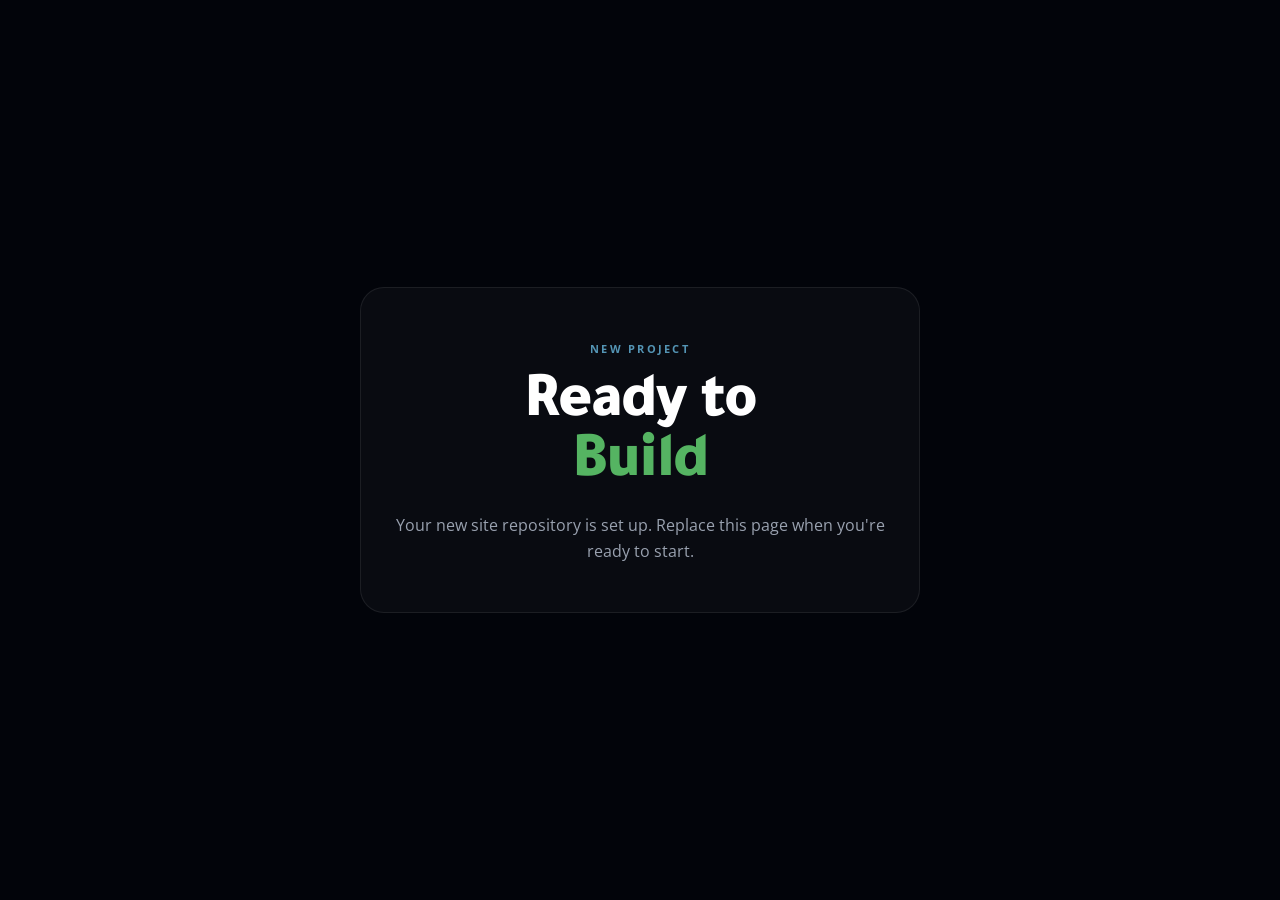
==== index.html @ 521fef01 "Initial commit: static site starter" ====
<!DOCTYPE html>
<html lang="en">
<head>
  <meta charset="UTF-8" />
  <meta name="viewport" content="width=device-width, initial-scale=1.0" />
  <title>New Site</title>
  <meta name="description" content="A new site — ready to build." />
  <meta name="theme-color" content="#55b462" />
  <link rel="icon" type="image/png" href="images/logo.png" />
  <link rel="preconnect" href="https://fonts.googleapis.com" />
  <link rel="preconnect" href="https://fonts.gstatic.com" crossorigin />
  <link href="https://fonts.googleapis.com/css2?family=Tajawal:wght@400;700;800;900&family=Open+Sans:wght@400;600;700&display=swap" rel="stylesheet" />
  <style>
    :root {
      --accent: #55b462;
      --blue: #5495b5;
      --bg: #02040a;
      --text: #ffffff;
      --muted: #99a1af;
    }

    *, *::before, *::after { margin: 0; padding: 0; box-sizing: border-box; }

    body {
      font-family: 'Open Sans', sans-serif;
      background: var(--bg);
      color: var(--text);
      min-height: 100vh;
      display: grid;
      place-items: center;
      padding: 32px;
      -webkit-font-smoothing: antialiased;
    }

    .card {
      max-width: 560px;
      width: 100%;
      text-align: center;
      border: 1px solid rgba(255, 255, 255, 0.08);
      border-radius: 24px;
      padding: 48px 32px;
      background: rgba(255, 255, 255, 0.03);
    }

    .badge {
      display: inline-block;
      color: var(--blue);
      font-size: 0.7rem;
      font-weight: 700;
      letter-spacing: 0.2em;
      text-transform: uppercase;
      margin-bottom: 20px;
    }

    h1 {
      font-family: 'Tajawal', sans-serif;
      font-size: clamp(2.5rem, 8vw, 4rem);
      font-weight: 900;
      line-height: 0.95;
      letter-spacing: -0.03em;
      margin-bottom: 16px;
    }

    h1 span { color: var(--accent); }

    p {
      color: var(--muted);
      line-height: 1.6;
      font-size: 1rem;
    }
  </style>
</head>
<body>
  <main class="card">
    <span class="badge">New Project</span>
    <h1>Ready to<br /><span>Build</span></h1>
    <p>Your new site repository is set up. Replace this page when you're ready to start.</p>
  </main>
</body>
</html>
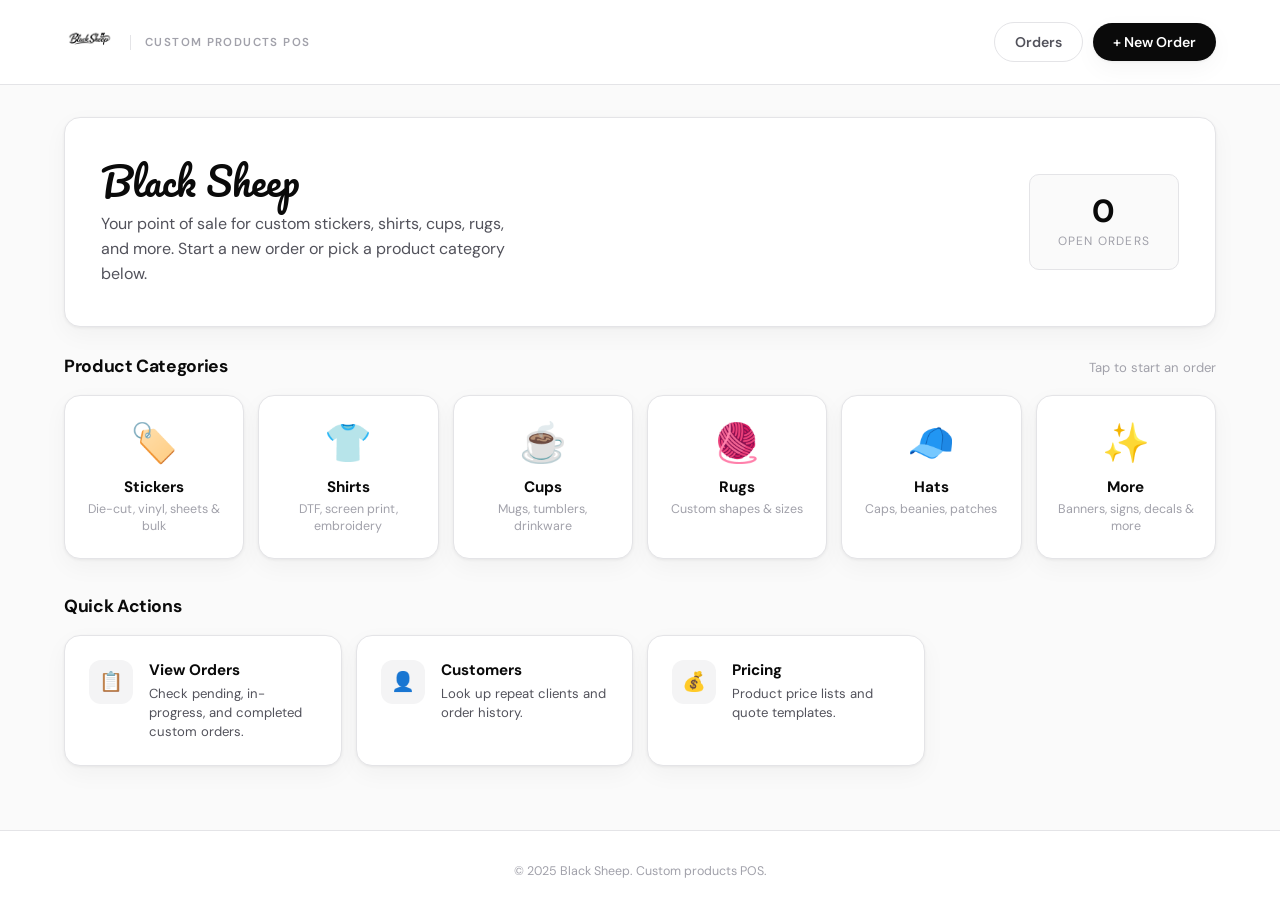
==== commit 4e967f83: "Launch Black Sheep custom products POS with brand logo Add Black Sheep logo, POS dashboard with prod" ====
--- a/index.html
+++ b/index.html
@@ -3,78 +3,430 @@
 <head>
   <meta charset="UTF-8" />
   <meta name="viewport" content="width=device-width, initial-scale=1.0" />
-  <title>New Site</title>
-  <meta name="description" content="A new site — ready to build." />
-  <meta name="theme-color" content="#55b462" />
-  <link rel="icon" type="image/png" href="images/logo.png" />
+  <title>Black Sheep — Custom Products POS</title>
+  <meta name="description" content="Black Sheep point of sale — custom stickers, shirts, cups, rugs, and more. Create and manage orders in one place." />
+  <meta name="author" content="Black Sheep" />
+  <meta name="theme-color" content="#0a0a0a" />
+  <meta name="robots" content="noindex, nofollow" />
+  <link rel="icon" type="image/jpeg" href="images/logo.jpg" />
+  <link rel="apple-touch-icon" href="images/logo.jpg" />
+  <link rel="manifest" href="site.webmanifest" />
+  <meta property="og:type" content="website" />
+  <meta property="og:site_name" content="Black Sheep" />
+  <meta property="og:title" content="Black Sheep — Custom Products POS" />
+  <meta property="og:description" content="Custom stickers, shirts, cups, rugs, and more." />
+  <meta property="og:image" content="images/logo.jpg" />
+  <meta property="og:image:alt" content="Black Sheep logo" />
   <link rel="preconnect" href="https://fonts.googleapis.com" />
   <link rel="preconnect" href="https://fonts.gstatic.com" crossorigin />
-  <link href="https://fonts.googleapis.com/css2?family=Tajawal:wght@400;700;800;900&family=Open+Sans:wght@400;600;700&display=swap" rel="stylesheet" />
+  <link href="https://fonts.googleapis.com/css2?family=DM+Sans:ital,opsz,wght@0,9..40,400;0,9..40,500;0,9..40,600;0,9..40,700;1,9..40,400&family=Pacifico&display=swap" rel="stylesheet" />
   <style>
     :root {
-      --accent: #55b462;
-      --blue: #5495b5;
-      --bg: #02040a;
-      --text: #ffffff;
-      --muted: #99a1af;
+      --black: #0a0a0a;
+      --white: #ffffff;
+      --gray-50: #fafafa;
+      --gray-100: #f4f4f5;
+      --gray-200: #e4e4e7;
+      --gray-400: #a1a1aa;
+      --gray-600: #52525b;
+      --shadow: 0 1px 3px rgba(0,0,0,0.06), 0 8px 24px rgba(0,0,0,0.04);
+      --shadow-lg: 0 4px 20px rgba(0,0,0,0.08);
+      --radius: 16px;
+      --radius-sm: 10px;
     }
 
     *, *::before, *::after { margin: 0; padding: 0; box-sizing: border-box; }
+    ::selection { background: var(--black); color: var(--white); }
+
+    html { scroll-behavior: smooth; }
 
     body {
-      font-family: 'Open Sans', sans-serif;
-      background: var(--bg);
-      color: var(--text);
+      font-family: 'DM Sans', sans-serif;
+      background: var(--gray-50);
+      color: var(--black);
       min-height: 100vh;
+      -webkit-font-smoothing: antialiased;
+    }
+
+    /* ── HEADER ── */
+    header {
+      background: var(--white);
+      border-bottom: 1px solid var(--gray-200);
+      position: sticky;
+      top: 0;
+      z-index: 100;
+    }
+
+    .header-inner {
+      max-width: 1200px;
+      margin: 0 auto;
+      padding: 16px 24px;
+      display: flex;
+      align-items: center;
+      justify-content: space-between;
+      gap: 20px;
+    }
+
+    .brand {
+      display: flex;
+      align-items: center;
+      gap: 14px;
+      text-decoration: none;
+      color: inherit;
+    }
+
+    .brand-logo {
+      height: 52px;
+      width: auto;
+      display: block;
+    }
+
+    .brand-tag {
+      font-size: 0.72rem;
+      font-weight: 600;
+      letter-spacing: 0.12em;
+      text-transform: uppercase;
+      color: var(--gray-400);
+      padding-left: 14px;
+      border-left: 1px solid var(--gray-200);
+    }
+
+    .header-actions {
+      display: flex;
+      align-items: center;
+      gap: 10px;
+    }
+
+    .btn {
+      display: inline-flex;
+      align-items: center;
+      gap: 8px;
+      padding: 10px 20px;
+      border-radius: 100px;
+      font-family: inherit;
+      font-size: 0.88rem;
+      font-weight: 600;
+      text-decoration: none;
+      border: none;
+      cursor: pointer;
+      transition: transform 0.15s ease, box-shadow 0.2s ease, background 0.2s ease;
+    }
+
+    .btn:active { transform: scale(0.97); }
+
+    .btn-ghost {
+      background: transparent;
+      color: var(--gray-600);
+      border: 1px solid var(--gray-200);
+    }
+
+    .btn-ghost:hover { background: var(--gray-100); color: var(--black); }
+
+    .btn-primary {
+      background: var(--black);
+      color: var(--white);
+      box-shadow: var(--shadow);
+    }
+
+    .btn-primary:hover { box-shadow: var(--shadow-lg); }
+
+    /* ── MAIN ── */
+    main {
+      max-width: 1200px;
+      margin: 0 auto;
+      padding: 32px 24px 64px;
+    }
+
+    .hero {
+      background: var(--white);
+      border: 1px solid var(--gray-200);
+      border-radius: var(--radius);
+      padding: 40px 36px;
+      margin-bottom: 28px;
+      box-shadow: var(--shadow);
+      display: flex;
+      align-items: center;
+      justify-content: space-between;
+      gap: 32px;
+      flex-wrap: wrap;
+    }
+
+    .hero-text h1 {
+      font-family: 'Pacifico', cursive;
+      font-size: clamp(1.8rem, 4vw, 2.4rem);
+      font-weight: 400;
+      margin-bottom: 8px;
+      line-height: 1.2;
+    }
+
+    .hero-text p {
+      color: var(--gray-600);
+      font-size: 1rem;
+      max-width: 420px;
+      line-height: 1.55;
+    }
+
+    .hero-stat {
+      text-align: center;
+      padding: 20px 28px;
+      background: var(--gray-50);
+      border-radius: var(--radius-sm);
+      border: 1px solid var(--gray-200);
+      min-width: 140px;
+    }
+
+    .hero-stat-num {
+      font-size: 2rem;
+      font-weight: 700;
+      line-height: 1;
+      display: block;
+    }
+
+    .hero-stat-label {
+      font-size: 0.75rem;
+      color: var(--gray-400);
+      text-transform: uppercase;
+      letter-spacing: 0.1em;
+      margin-top: 6px;
+      display: block;
+    }
+
+    .section-head {
+      display: flex;
+      align-items: baseline;
+      justify-content: space-between;
+      margin-bottom: 18px;
+      gap: 16px;
+    }
+
+    .section-head h2 {
+      font-size: 1.1rem;
+      font-weight: 700;
+      letter-spacing: -0.02em;
+    }
+
+    .section-head span {
+      font-size: 0.82rem;
+      color: var(--gray-400);
+    }
+
+    /* ── PRODUCT GRID ── */
+    .product-grid {
+      display: grid;
+      grid-template-columns: repeat(auto-fill, minmax(180px, 1fr));
+      gap: 14px;
+      margin-bottom: 36px;
+    }
+
+    .product-card {
+      background: var(--white);
+      border: 1px solid var(--gray-200);
+      border-radius: var(--radius);
+      padding: 28px 20px 22px;
+      text-align: center;
+      text-decoration: none;
+      color: inherit;
+      cursor: pointer;
+      transition: border-color 0.2s, box-shadow 0.2s, transform 0.15s;
+      box-shadow: var(--shadow);
+    }
+
+    .product-card:hover {
+      border-color: var(--black);
+      box-shadow: var(--shadow-lg);
+      transform: translateY(-2px);
+    }
+
+    .product-icon {
+      font-size: 2.4rem;
+      margin-bottom: 14px;
+      display: block;
+      line-height: 1;
+    }
+
+    .product-name {
+      font-size: 0.95rem;
+      font-weight: 700;
+      margin-bottom: 4px;
+    }
+
+    .product-desc {
+      font-size: 0.78rem;
+      color: var(--gray-400);
+      line-height: 1.4;
+    }
+
+    /* ── QUICK ACTIONS ── */
+    .actions-grid {
+      display: grid;
+      grid-template-columns: repeat(auto-fill, minmax(260px, 1fr));
+      gap: 14px;
+    }
+
+    .action-card {
+      background: var(--white);
+      border: 1px solid var(--gray-200);
+      border-radius: var(--radius);
+      padding: 24px;
+      display: flex;
+      align-items: flex-start;
+      gap: 16px;
+      text-decoration: none;
+      color: inherit;
+      transition: border-color 0.2s, box-shadow 0.2s;
+      box-shadow: var(--shadow);
+    }
+
+    .action-card:hover {
+      border-color: var(--black);
+      box-shadow: var(--shadow-lg);
+    }
+
+    .action-icon {
+      width: 44px;
+      height: 44px;
+      border-radius: 12px;
+      background: var(--gray-100);
       display: grid;
       place-items: center;
-      padding: 32px;
-      -webkit-font-smoothing: antialiased;
-    }
-
-    .card {
-      max-width: 560px;
-      width: 100%;
+      font-size: 1.2rem;
+      flex-shrink: 0;
+    }
+
+    .action-body h3 {
+      font-size: 0.95rem;
+      font-weight: 700;
+      margin-bottom: 4px;
+    }
+
+    .action-body p {
+      font-size: 0.82rem;
+      color: var(--gray-600);
+      line-height: 1.45;
+    }
+
+    footer {
       text-align: center;
-      border: 1px solid rgba(255, 255, 255, 0.08);
-      border-radius: 24px;
-      padding: 48px 32px;
-      background: rgba(255, 255, 255, 0.03);
-    }
-
-    .badge {
-      display: inline-block;
-      color: var(--blue);
-      font-size: 0.7rem;
-      font-weight: 700;
-      letter-spacing: 0.2em;
-      text-transform: uppercase;
-      margin-bottom: 20px;
-    }
-
-    h1 {
-      font-family: 'Tajawal', sans-serif;
-      font-size: clamp(2.5rem, 8vw, 4rem);
-      font-weight: 900;
-      line-height: 0.95;
-      letter-spacing: -0.03em;
-      margin-bottom: 16px;
-    }
-
-    h1 span { color: var(--accent); }
-
-    p {
-      color: var(--muted);
-      line-height: 1.6;
-      font-size: 1rem;
+      padding: 32px 24px;
+      color: var(--gray-400);
+      font-size: 0.78rem;
+      border-top: 1px solid var(--gray-200);
+      background: var(--white);
+    }
+
+    @media (max-width: 640px) {
+      .brand-tag { display: none; }
+      .hero { padding: 28px 24px; }
+      .hero-stat { width: 100%; }
     }
   </style>
 </head>
 <body>
-  <main class="card">
-    <span class="badge">New Project</span>
-    <h1>Ready to<br /><span>Build</span></h1>
-    <p>Your new site repository is set up. Replace this page when you're ready to start.</p>
+
+  <header>
+    <div class="header-inner">
+      <a href="index.html" class="brand">
+        <img src="images/logo.jpg" alt="Black Sheep" class="brand-logo" />
+        <span class="brand-tag">Custom Products POS</span>
+      </a>
+      <div class="header-actions">
+        <button class="btn btn-ghost" type="button">Orders</button>
+        <button class="btn btn-primary" type="button">+ New Order</button>
+      </div>
+    </div>
+  </header>
+
+  <main>
+    <section class="hero">
+      <div class="hero-text">
+        <h1>Black Sheep</h1>
+        <p>Your point of sale for custom stickers, shirts, cups, rugs, and more. Start a new order or pick a product category below.</p>
+      </div>
+      <div class="hero-stat">
+        <span class="hero-stat-num">0</span>
+        <span class="hero-stat-label">Open Orders</span>
+      </div>
+    </section>
+
+    <div class="section-head">
+      <h2>Product Categories</h2>
+      <span>Tap to start an order</span>
+    </div>
+
+    <div class="product-grid">
+      <a class="product-card" href="#" data-category="stickers">
+        <span class="product-icon">🏷️</span>
+        <div class="product-name">Stickers</div>
+        <div class="product-desc">Die-cut, vinyl, sheets &amp; bulk</div>
+      </a>
+      <a class="product-card" href="#" data-category="shirts">
+        <span class="product-icon">👕</span>
+        <div class="product-name">Shirts</div>
+        <div class="product-desc">DTF, screen print, embroidery</div>
+      </a>
+      <a class="product-card" href="#" data-category="cups">
+        <span class="product-icon">☕</span>
+        <div class="product-name">Cups</div>
+        <div class="product-desc">Mugs, tumblers, drinkware</div>
+      </a>
+      <a class="product-card" href="#" data-category="rugs">
+        <span class="product-icon">🧶</span>
+        <div class="product-name">Rugs</div>
+        <div class="product-desc">Custom shapes &amp; sizes</div>
+      </a>
+      <a class="product-card" href="#" data-category="hats">
+        <span class="product-icon">🧢</span>
+        <div class="product-name">Hats</div>
+        <div class="product-desc">Caps, beanies, patches</div>
+      </a>
+      <a class="product-card" href="#" data-category="more">
+        <span class="product-icon">✨</span>
+        <div class="product-name">More</div>
+        <div class="product-desc">Banners, signs, decals &amp; more</div>
+      </a>
+    </div>
+
+    <div class="section-head">
+      <h2>Quick Actions</h2>
+    </div>
+
+    <div class="actions-grid">
+      <a class="action-card" href="#">
+        <div class="action-icon">📋</div>
+        <div class="action-body">
+          <h3>View Orders</h3>
+          <p>Check pending, in-progress, and completed custom orders.</p>
+        </div>
+      </a>
+      <a class="action-card" href="#">
+        <div class="action-icon">👤</div>
+        <div class="action-body">
+          <h3>Customers</h3>
+          <p>Look up repeat clients and order history.</p>
+        </div>
+      </a>
+      <a class="action-card" href="#">
+        <div class="action-icon">💰</div>
+        <div class="action-body">
+          <h3>Pricing</h3>
+          <p>Product price lists and quote templates.</p>
+        </div>
+      </a>
+    </div>
   </main>
+
+  <footer>
+    &copy; 2025 Black Sheep. Custom products POS.
+  </footer>
+
+  <script>
+    document.querySelectorAll('.product-card, .btn-primary').forEach(el => {
+      el.addEventListener('click', (e) => {
+        if (el.tagName === 'A') e.preventDefault();
+        const cat = el.dataset?.category || 'custom';
+        alert(`New ${cat} order — order flow coming soon.`);
+      });
+    });
+  </script>
 </body>
 </html>
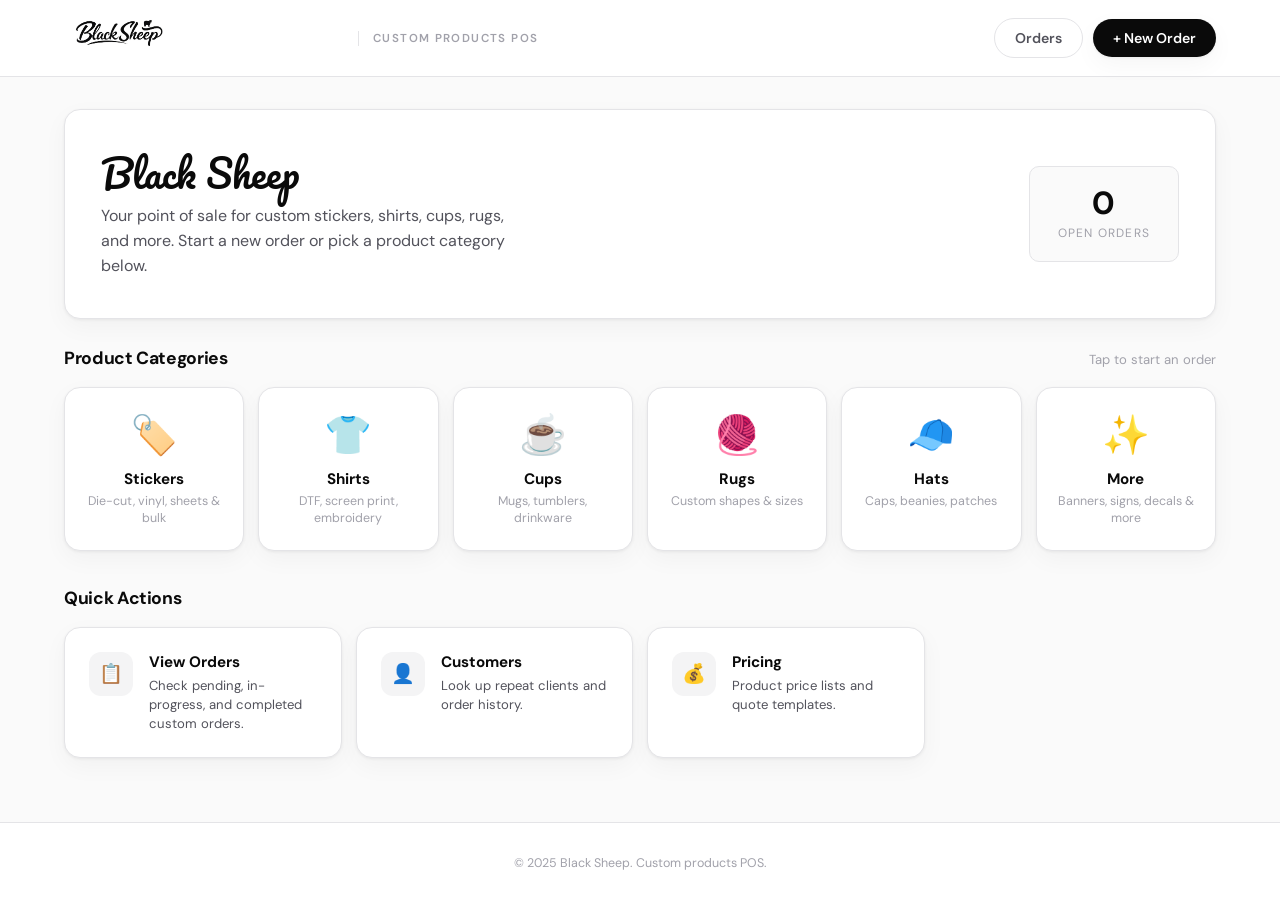
==== commit f93decf2: "Enlarge nav logo with crop container to fit header height" ====
--- a/index.html
+++ b/index.html
@@ -60,7 +60,8 @@
     .header-inner {
       max-width: 1200px;
       margin: 0 auto;
-      padding: 16px 24px;
+      padding: 10px 24px;
+      min-height: 72px;
       display: flex;
       align-items: center;
       justify-content: space-between;
@@ -73,12 +74,26 @@
       gap: 14px;
       text-decoration: none;
       color: inherit;
+      min-width: 0;
+    }
+
+    .brand-logo-wrap {
+      height: 56px;
+      width: min(280px, 52vw);
+      overflow: hidden;
+      display: flex;
+      align-items: center;
+      flex-shrink: 0;
     }
 
     .brand-logo {
-      height: 52px;
+      height: 112px;
       width: auto;
+      max-width: none;
       display: block;
+      object-fit: cover;
+      object-position: center center;
+      transform: translateY(2px);
     }
 
     .brand-tag {
@@ -316,6 +331,9 @@
 
     @media (max-width: 640px) {
       .brand-tag { display: none; }
+      .brand-logo-wrap { height: 48px; width: min(220px, 58vw); }
+      .brand-logo { height: 96px; }
+      .header-inner { padding: 8px 16px; min-height: 64px; }
       .hero { padding: 28px 24px; }
       .hero-stat { width: 100%; }
     }
@@ -326,7 +344,9 @@
   <header>
     <div class="header-inner">
       <a href="index.html" class="brand">
-        <img src="images/logo.jpg" alt="Black Sheep" class="brand-logo" />
+        <span class="brand-logo-wrap">
+          <img src="images/logo.jpg" alt="Black Sheep" class="brand-logo" />
+        </span>
         <span class="brand-tag">Custom Products POS</span>
       </a>
       <div class="header-actions">
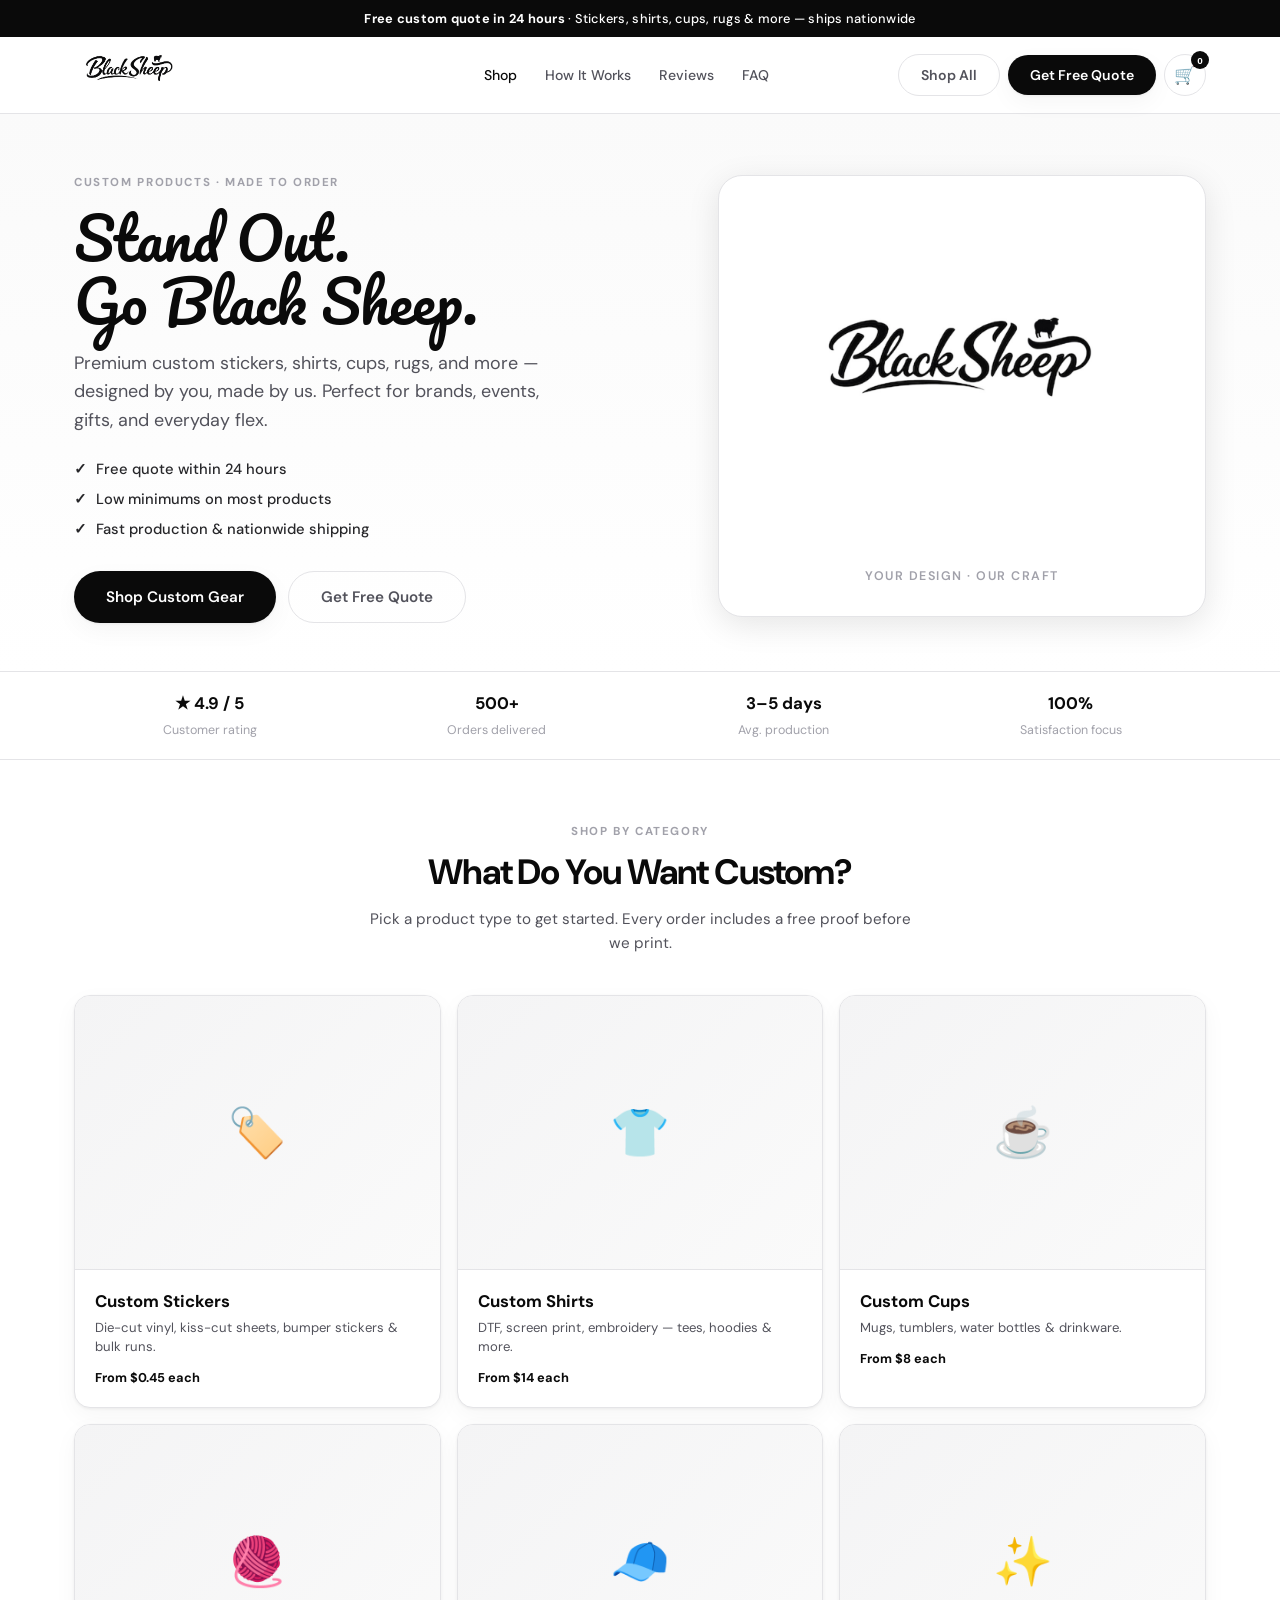
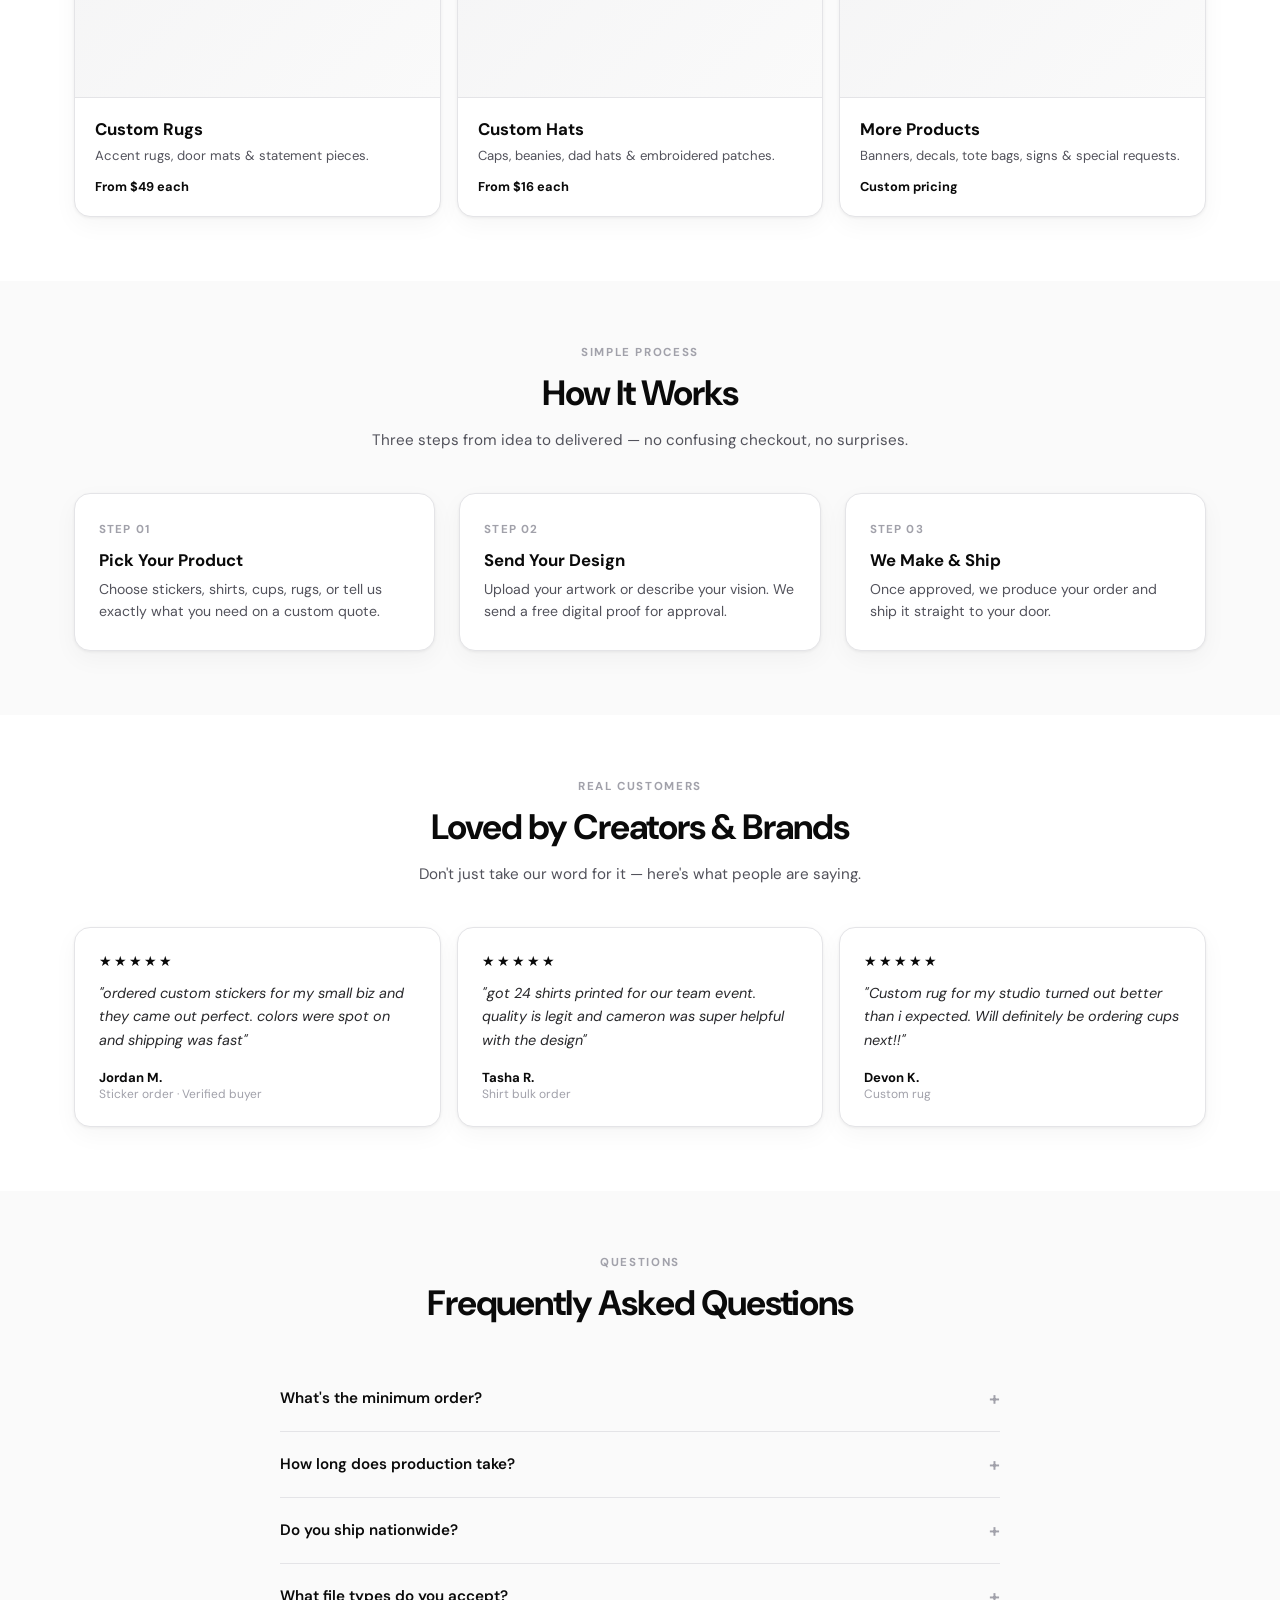
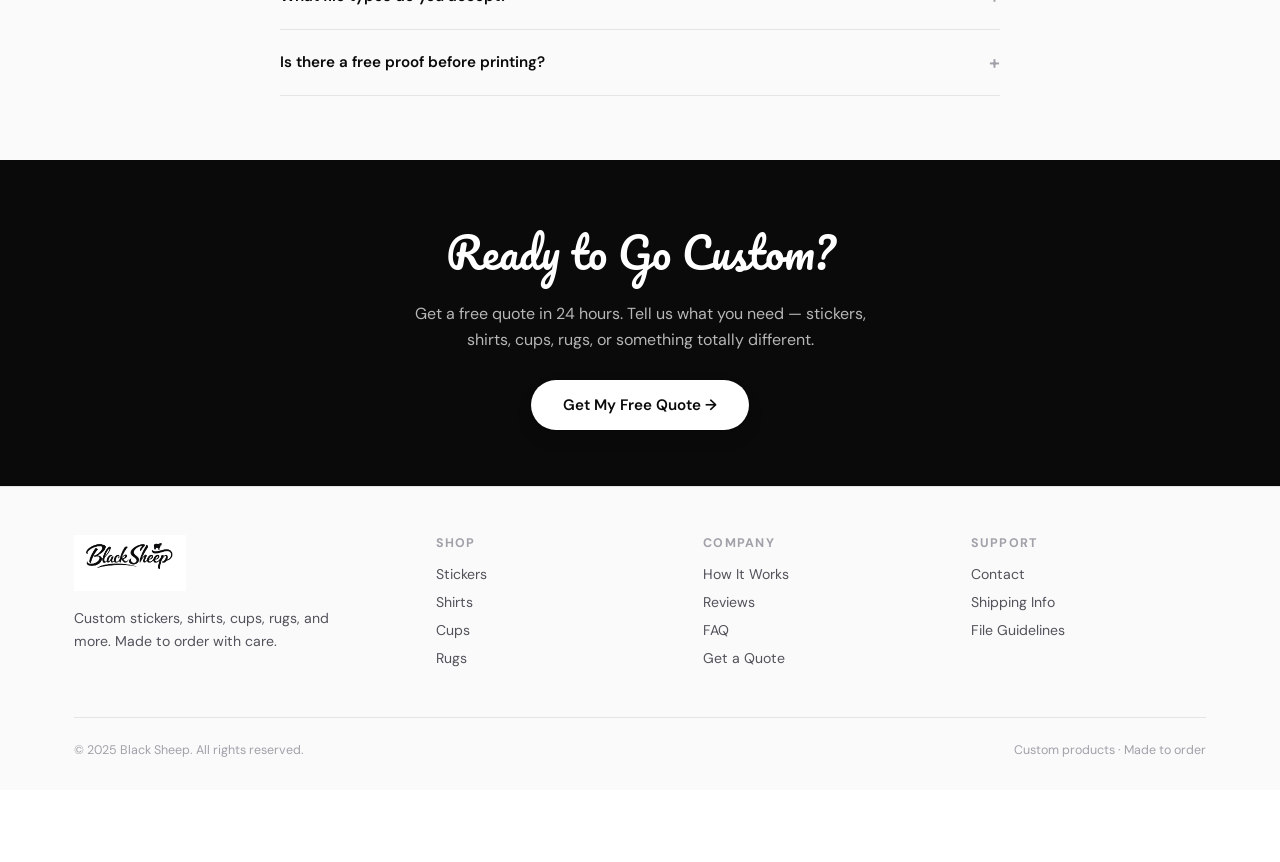
==== commit 0b4c538b: "Rebuild Black Sheep as conversion-optimized e-commerce storefront Apply top e-commerce patterns from" ====
--- a/index.html
+++ b/index.html
@@ -3,450 +3,350 @@
 <head>
   <meta charset="UTF-8" />
   <meta name="viewport" content="width=device-width, initial-scale=1.0" />
-  <title>Black Sheep — Custom Products POS</title>
-  <meta name="description" content="Black Sheep point of sale — custom stickers, shirts, cups, rugs, and more. Create and manage orders in one place." />
+  <title>Black Sheep — Custom Stickers, Shirts, Cups, Rugs &amp; More</title>
+  <meta name="description" content="Order custom stickers, shirts, cups, rugs, hats, and more from Black Sheep. Free quotes in 24 hours. Fast turnaround, premium quality, shipped nationwide." />
+  <meta name="keywords" content="custom stickers, custom shirts, custom cups, custom rugs, personalized merchandise, Black Sheep, custom printing" />
   <meta name="author" content="Black Sheep" />
   <meta name="theme-color" content="#0a0a0a" />
-  <meta name="robots" content="noindex, nofollow" />
+  <meta name="robots" content="index, follow" />
+  <link rel="canonical" href="https://github.com/Raine5600/new-site" />
   <link rel="icon" type="image/jpeg" href="images/logo.jpg" />
   <link rel="apple-touch-icon" href="images/logo.jpg" />
   <link rel="manifest" href="site.webmanifest" />
   <meta property="og:type" content="website" />
   <meta property="og:site_name" content="Black Sheep" />
-  <meta property="og:title" content="Black Sheep — Custom Products POS" />
-  <meta property="og:description" content="Custom stickers, shirts, cups, rugs, and more." />
-  <meta property="og:image" content="images/logo.jpg" />
+  <meta property="og:title" content="Black Sheep — Custom Products Made Easy" />
+  <meta property="og:description" content="Custom stickers, shirts, cups, rugs &amp; more. Free quote in 24 hours." />
+  <meta property="og:image" content="https://raw.githubusercontent.com/Raine5600/new-site/main/images/logo.jpg" />
   <meta property="og:image:alt" content="Black Sheep logo" />
+  <meta property="og:locale" content="en_US" />
+  <meta name="twitter:card" content="summary_large_image" />
+  <meta name="twitter:title" content="Black Sheep — Custom Products" />
+  <meta name="twitter:description" content="Stickers, shirts, cups, rugs &amp; more. Free quote in 24hrs." />
+  <meta name="twitter:image" content="https://raw.githubusercontent.com/Raine5600/new-site/main/images/logo.jpg" />
   <link rel="preconnect" href="https://fonts.googleapis.com" />
   <link rel="preconnect" href="https://fonts.gstatic.com" crossorigin />
-  <link href="https://fonts.googleapis.com/css2?family=DM+Sans:ital,opsz,wght@0,9..40,400;0,9..40,500;0,9..40,600;0,9..40,700;1,9..40,400&family=Pacifico&display=swap" rel="stylesheet" />
-  <style>
-    :root {
-      --black: #0a0a0a;
-      --white: #ffffff;
-      --gray-50: #fafafa;
-      --gray-100: #f4f4f5;
-      --gray-200: #e4e4e7;
-      --gray-400: #a1a1aa;
-      --gray-600: #52525b;
-      --shadow: 0 1px 3px rgba(0,0,0,0.06), 0 8px 24px rgba(0,0,0,0.04);
-      --shadow-lg: 0 4px 20px rgba(0,0,0,0.08);
-      --radius: 16px;
-      --radius-sm: 10px;
-    }
-
-    *, *::before, *::after { margin: 0; padding: 0; box-sizing: border-box; }
-    ::selection { background: var(--black); color: var(--white); }
-
-    html { scroll-behavior: smooth; }
-
-    body {
-      font-family: 'DM Sans', sans-serif;
-      background: var(--gray-50);
-      color: var(--black);
-      min-height: 100vh;
-      -webkit-font-smoothing: antialiased;
-    }
-
-    /* ── HEADER ── */
-    header {
-      background: var(--white);
-      border-bottom: 1px solid var(--gray-200);
-      position: sticky;
-      top: 0;
-      z-index: 100;
-    }
-
-    .header-inner {
-      max-width: 1200px;
-      margin: 0 auto;
-      padding: 10px 24px;
-      min-height: 72px;
-      display: flex;
-      align-items: center;
-      justify-content: space-between;
-      gap: 20px;
-    }
-
-    .brand {
-      display: flex;
-      align-items: center;
-      gap: 14px;
-      text-decoration: none;
-      color: inherit;
-      min-width: 0;
-    }
-
-    .brand-logo-wrap {
-      height: 56px;
-      width: min(280px, 52vw);
-      overflow: hidden;
-      display: flex;
-      align-items: center;
-      flex-shrink: 0;
-    }
-
-    .brand-logo {
-      height: 112px;
-      width: auto;
-      max-width: none;
-      display: block;
-      object-fit: cover;
-      object-position: center center;
-      transform: translateY(2px);
-    }
-
-    .brand-tag {
-      font-size: 0.72rem;
-      font-weight: 600;
-      letter-spacing: 0.12em;
-      text-transform: uppercase;
-      color: var(--gray-400);
-      padding-left: 14px;
-      border-left: 1px solid var(--gray-200);
-    }
-
-    .header-actions {
-      display: flex;
-      align-items: center;
-      gap: 10px;
-    }
-
-    .btn {
-      display: inline-flex;
-      align-items: center;
-      gap: 8px;
-      padding: 10px 20px;
-      border-radius: 100px;
-      font-family: inherit;
-      font-size: 0.88rem;
-      font-weight: 600;
-      text-decoration: none;
-      border: none;
-      cursor: pointer;
-      transition: transform 0.15s ease, box-shadow 0.2s ease, background 0.2s ease;
-    }
-
-    .btn:active { transform: scale(0.97); }
-
-    .btn-ghost {
-      background: transparent;
-      color: var(--gray-600);
-      border: 1px solid var(--gray-200);
-    }
-
-    .btn-ghost:hover { background: var(--gray-100); color: var(--black); }
-
-    .btn-primary {
-      background: var(--black);
-      color: var(--white);
-      box-shadow: var(--shadow);
-    }
-
-    .btn-primary:hover { box-shadow: var(--shadow-lg); }
-
-    /* ── MAIN ── */
-    main {
-      max-width: 1200px;
-      margin: 0 auto;
-      padding: 32px 24px 64px;
-    }
-
-    .hero {
-      background: var(--white);
-      border: 1px solid var(--gray-200);
-      border-radius: var(--radius);
-      padding: 40px 36px;
-      margin-bottom: 28px;
-      box-shadow: var(--shadow);
-      display: flex;
-      align-items: center;
-      justify-content: space-between;
-      gap: 32px;
-      flex-wrap: wrap;
-    }
-
-    .hero-text h1 {
-      font-family: 'Pacifico', cursive;
-      font-size: clamp(1.8rem, 4vw, 2.4rem);
-      font-weight: 400;
-      margin-bottom: 8px;
-      line-height: 1.2;
-    }
-
-    .hero-text p {
-      color: var(--gray-600);
-      font-size: 1rem;
-      max-width: 420px;
-      line-height: 1.55;
-    }
-
-    .hero-stat {
-      text-align: center;
-      padding: 20px 28px;
-      background: var(--gray-50);
-      border-radius: var(--radius-sm);
-      border: 1px solid var(--gray-200);
-      min-width: 140px;
-    }
-
-    .hero-stat-num {
-      font-size: 2rem;
-      font-weight: 700;
-      line-height: 1;
-      display: block;
-    }
-
-    .hero-stat-label {
-      font-size: 0.75rem;
-      color: var(--gray-400);
-      text-transform: uppercase;
-      letter-spacing: 0.1em;
-      margin-top: 6px;
-      display: block;
-    }
-
-    .section-head {
-      display: flex;
-      align-items: baseline;
-      justify-content: space-between;
-      margin-bottom: 18px;
-      gap: 16px;
-    }
-
-    .section-head h2 {
-      font-size: 1.1rem;
-      font-weight: 700;
-      letter-spacing: -0.02em;
-    }
-
-    .section-head span {
-      font-size: 0.82rem;
-      color: var(--gray-400);
-    }
-
-    /* ── PRODUCT GRID ── */
-    .product-grid {
-      display: grid;
-      grid-template-columns: repeat(auto-fill, minmax(180px, 1fr));
-      gap: 14px;
-      margin-bottom: 36px;
-    }
-
-    .product-card {
-      background: var(--white);
-      border: 1px solid var(--gray-200);
-      border-radius: var(--radius);
-      padding: 28px 20px 22px;
-      text-align: center;
-      text-decoration: none;
-      color: inherit;
-      cursor: pointer;
-      transition: border-color 0.2s, box-shadow 0.2s, transform 0.15s;
-      box-shadow: var(--shadow);
-    }
-
-    .product-card:hover {
-      border-color: var(--black);
-      box-shadow: var(--shadow-lg);
-      transform: translateY(-2px);
-    }
-
-    .product-icon {
-      font-size: 2.4rem;
-      margin-bottom: 14px;
-      display: block;
-      line-height: 1;
-    }
-
-    .product-name {
-      font-size: 0.95rem;
-      font-weight: 700;
-      margin-bottom: 4px;
-    }
-
-    .product-desc {
-      font-size: 0.78rem;
-      color: var(--gray-400);
-      line-height: 1.4;
-    }
-
-    /* ── QUICK ACTIONS ── */
-    .actions-grid {
-      display: grid;
-      grid-template-columns: repeat(auto-fill, minmax(260px, 1fr));
-      gap: 14px;
-    }
-
-    .action-card {
-      background: var(--white);
-      border: 1px solid var(--gray-200);
-      border-radius: var(--radius);
-      padding: 24px;
-      display: flex;
-      align-items: flex-start;
-      gap: 16px;
-      text-decoration: none;
-      color: inherit;
-      transition: border-color 0.2s, box-shadow 0.2s;
-      box-shadow: var(--shadow);
-    }
-
-    .action-card:hover {
-      border-color: var(--black);
-      box-shadow: var(--shadow-lg);
-    }
-
-    .action-icon {
-      width: 44px;
-      height: 44px;
-      border-radius: 12px;
-      background: var(--gray-100);
-      display: grid;
-      place-items: center;
-      font-size: 1.2rem;
-      flex-shrink: 0;
-    }
-
-    .action-body h3 {
-      font-size: 0.95rem;
-      font-weight: 700;
-      margin-bottom: 4px;
-    }
-
-    .action-body p {
-      font-size: 0.82rem;
-      color: var(--gray-600);
-      line-height: 1.45;
-    }
-
-    footer {
-      text-align: center;
-      padding: 32px 24px;
-      color: var(--gray-400);
-      font-size: 0.78rem;
-      border-top: 1px solid var(--gray-200);
-      background: var(--white);
-    }
-
-    @media (max-width: 640px) {
-      .brand-tag { display: none; }
-      .brand-logo-wrap { height: 48px; width: min(220px, 58vw); }
-      .brand-logo { height: 96px; }
-      .header-inner { padding: 8px 16px; min-height: 64px; }
-      .hero { padding: 28px 24px; }
-      .hero-stat { width: 100%; }
-    }
-  </style>
+  <link href="https://fonts.googleapis.com/css2?family=DM+Sans:ital,opsz,wght@0,9..40,400;0,9..40,500;0,9..40,600;0,9..40,700&family=Pacifico&display=swap" rel="stylesheet" />
+  <link rel="stylesheet" href="css/styles.css" />
+  <script type="application/ld+json">
+  {
+    "@context": "https://schema.org",
+    "@graph": [
+      {
+        "@type": "Organization",
+        "name": "Black Sheep",
+        "url": "https://github.com/Raine5600/new-site",
+        "logo": "https://raw.githubusercontent.com/Raine5600/new-site/main/images/logo.jpg",
+        "description": "Custom stickers, shirts, cups, rugs, and personalized merchandise."
+      },
+      {
+        "@type": "WebSite",
+        "name": "Black Sheep",
+        "url": "https://github.com/Raine5600/new-site",
+        "potentialAction": {
+          "@type": "SearchAction",
+          "target": "https://github.com/Raine5600/new-site/shop.html?q={search_term_string}",
+          "query-input": "required name=search_term_string"
+        }
+      },
+      {
+        "@type": "Store",
+        "name": "Black Sheep Custom Products",
+        "image": "https://raw.githubusercontent.com/Raine5600/new-site/main/images/logo.jpg",
+        "priceRange": "$$",
+        "address": { "@type": "PostalAddress", "addressCountry": "US" }
+      }
+    ]
+  }
+  </script>
 </head>
 <body>
 
-  <header>
+  <div class="promo-bar">
+    <strong>Free custom quote in 24 hours</strong> · Stickers, shirts, cups, rugs &amp; more — ships nationwide
+  </div>
+
+  <header class="site-header">
     <div class="header-inner">
-      <a href="index.html" class="brand">
+      <a href="index.html" class="brand" aria-label="Black Sheep home">
         <span class="brand-logo-wrap">
-          <img src="images/logo.jpg" alt="Black Sheep" class="brand-logo" />
+          <img src="images/logo.jpg" alt="Black Sheep custom products logo" class="brand-logo" width="280" height="56" />
         </span>
-        <span class="brand-tag">Custom Products POS</span>
       </a>
+      <nav class="nav-desktop" aria-label="Main navigation">
+        <a href="shop.html" class="active">Shop</a>
+        <a href="#how-it-works">How It Works</a>
+        <a href="#reviews">Reviews</a>
+        <a href="#faq">FAQ</a>
+      </nav>
       <div class="header-actions">
-        <button class="btn btn-ghost" type="button">Orders</button>
-        <button class="btn btn-primary" type="button">+ New Order</button>
+        <a href="shop.html" class="btn btn-ghost">Shop All</a>
+        <a href="quote.html" class="btn btn-primary">Get Free Quote</a>
+        <button class="cart-btn" type="button" aria-label="Cart, 0 items">🛒<span class="cart-count">0</span></button>
+        <button class="menu-toggle" type="button" id="menuToggle" aria-label="Open menu" aria-expanded="false">☰</button>
       </div>
     </div>
+    <nav class="mobile-nav" id="mobileNav" aria-label="Mobile navigation">
+      <a href="shop.html">Shop</a>
+      <a href="#how-it-works">How It Works</a>
+      <a href="#reviews">Reviews</a>
+      <a href="#faq">FAQ</a>
+      <a href="quote.html">Get Free Quote</a>
+    </nav>
   </header>
 
   <main>
-    <section class="hero">
-      <div class="hero-text">
-        <h1>Black Sheep</h1>
-        <p>Your point of sale for custom stickers, shirts, cups, rugs, and more. Start a new order or pick a product category below.</p>
-      </div>
-      <div class="hero-stat">
-        <span class="hero-stat-num">0</span>
-        <span class="hero-stat-label">Open Orders</span>
-      </div>
-    </section>
-
-    <div class="section-head">
-      <h2>Product Categories</h2>
-      <span>Tap to start an order</span>
+    <!-- Hero: message-match for ad traffic -->
+    <section class="hero" id="top">
+      <div class="container hero-grid">
+        <div>
+          <span class="hero-eyebrow">Custom products · Made to order</span>
+          <h1>Stand Out.<br />Go Black Sheep.</h1>
+          <p class="hero-lead">Premium custom stickers, shirts, cups, rugs, and more — designed by you, made by us. Perfect for brands, events, gifts, and everyday flex.</p>
+          <ul class="hero-bullets">
+            <li>Free quote within 24 hours</li>
+            <li>Low minimums on most products</li>
+            <li>Fast production &amp; nationwide shipping</li>
+          </ul>
+          <div class="hero-ctas">
+            <a href="shop.html" class="btn btn-primary btn-lg">Shop Custom Gear</a>
+            <a href="quote.html" class="btn btn-ghost btn-lg">Get Free Quote</a>
+          </div>
+        </div>
+        <div class="hero-visual">
+          <img src="images/logo.jpg" alt="Black Sheep — custom stickers, shirts, cups, and rugs" width="340" height="340" />
+          <p class="hero-visual-tag">Your design · Our craft</p>
+        </div>
+      </div>
+    </section>
+
+    <!-- Trust strip: social proof (Allbirds/Glossier pattern) -->
+    <section class="trust-strip" aria-label="Trust indicators">
+      <div class="container trust-grid">
+        <div class="trust-item"><strong>★ 4.9 / 5</strong><span>Customer rating</span></div>
+        <div class="trust-item"><strong>500+</strong><span>Orders delivered</span></div>
+        <div class="trust-item"><strong>3–5 days</strong><span>Avg. production</span></div>
+        <div class="trust-item"><strong>100%</strong><span>Satisfaction focus</span></div>
+      </div>
+    </section>
+
+    <!-- Categories: clear product discovery (Baymard) -->
+    <section class="section" id="shop">
+      <div class="container">
+        <div class="section-head">
+          <span class="section-eyebrow">Shop by category</span>
+          <h2>What Do You Want Custom?</h2>
+          <p>Pick a product type to get started. Every order includes a free proof before we print.</p>
+        </div>
+        <div class="category-grid">
+          <a href="shop.html#stickers" class="category-card">
+            <div class="category-visual" aria-hidden="true">🏷️</div>
+            <div class="category-body">
+              <h3>Custom Stickers</h3>
+              <p>Die-cut vinyl, kiss-cut sheets, bumper stickers &amp; bulk runs.</p>
+              <span class="category-price">From $0.45 each</span>
+            </div>
+          </a>
+          <a href="shop.html#shirts" class="category-card">
+            <div class="category-visual" aria-hidden="true">👕</div>
+            <div class="category-body">
+              <h3>Custom Shirts</h3>
+              <p>DTF, screen print, embroidery — tees, hoodies &amp; more.</p>
+              <span class="category-price">From $14 each</span>
+            </div>
+          </a>
+          <a href="shop.html#cups" class="category-card">
+            <div class="category-visual" aria-hidden="true">☕</div>
+            <div class="category-body">
+              <h3>Custom Cups</h3>
+              <p>Mugs, tumblers, water bottles &amp; drinkware.</p>
+              <span class="category-price">From $8 each</span>
+            </div>
+          </a>
+          <a href="shop.html#rugs" class="category-card">
+            <div class="category-visual" aria-hidden="true">🧶</div>
+            <div class="category-body">
+              <h3>Custom Rugs</h3>
+              <p>Accent rugs, door mats &amp; statement pieces.</p>
+              <span class="category-price">From $49 each</span>
+            </div>
+          </a>
+          <a href="shop.html#hats" class="category-card">
+            <div class="category-visual" aria-hidden="true">🧢</div>
+            <div class="category-body">
+              <h3>Custom Hats</h3>
+              <p>Caps, beanies, dad hats &amp; embroidered patches.</p>
+              <span class="category-price">From $16 each</span>
+            </div>
+          </a>
+          <a href="shop.html#more" class="category-card">
+            <div class="category-visual" aria-hidden="true">✨</div>
+            <div class="category-body">
+              <h3>More Products</h3>
+              <p>Banners, decals, tote bags, signs &amp; special requests.</p>
+              <span class="category-price">Custom pricing</span>
+            </div>
+          </a>
+        </div>
+      </div>
+    </section>
+
+    <!-- How it works: friction reduction -->
+    <section class="section section-alt" id="how-it-works">
+      <div class="container">
+        <div class="section-head">
+          <span class="section-eyebrow">Simple process</span>
+          <h2>How It Works</h2>
+          <p>Three steps from idea to delivered — no confusing checkout, no surprises.</p>
+        </div>
+        <div class="steps-grid">
+          <article class="step-card">
+            <span class="step-num">STEP 01</span>
+            <h3>Pick Your Product</h3>
+            <p>Choose stickers, shirts, cups, rugs, or tell us exactly what you need on a custom quote.</p>
+          </article>
+          <article class="step-card">
+            <span class="step-num">STEP 02</span>
+            <h3>Send Your Design</h3>
+            <p>Upload your artwork or describe your vision. We send a free digital proof for approval.</p>
+          </article>
+          <article class="step-card">
+            <span class="step-num">STEP 03</span>
+            <h3>We Make &amp; Ship</h3>
+            <p>Once approved, we produce your order and ship it straight to your door.</p>
+          </article>
+        </div>
+      </div>
+    </section>
+
+    <!-- Reviews: social proof near conversion -->
+    <section class="section" id="reviews">
+      <div class="container">
+        <div class="section-head">
+          <span class="section-eyebrow">Real customers</span>
+          <h2>Loved by Creators &amp; Brands</h2>
+          <p>Don't just take our word for it — here's what people are saying.</p>
+        </div>
+        <div class="reviews-grid">
+          <article class="review-card" itemscope itemtype="https://schema.org/Review">
+            <div class="review-stars" aria-label="5 out of 5 stars">★★★★★</div>
+            <p class="review-text" itemprop="reviewBody">"ordered custom stickers for my small biz and they came out perfect. colors were spot on and shipping was fast"</p>
+            <div class="review-author" itemprop="author">Jordan M.</div>
+            <div class="review-role">Sticker order · Verified buyer</div>
+          </article>
+          <article class="review-card">
+            <div class="review-stars" aria-label="5 out of 5 stars">★★★★★</div>
+            <p class="review-text">"got 24 shirts printed for our team event. quality is legit and cameron was super helpful with the design"</p>
+            <div class="review-author">Tasha R.</div>
+            <div class="review-role">Shirt bulk order</div>
+          </article>
+          <article class="review-card">
+            <div class="review-stars" aria-label="5 out of 5 stars">★★★★★</div>
+            <p class="review-text">"Custom rug for my studio turned out better than i expected. Will definitely be ordering cups next!!"</p>
+            <div class="review-author">Devon K.</div>
+            <div class="review-role">Custom rug</div>
+          </article>
+        </div>
+      </div>
+    </section>
+
+    <!-- FAQ: SEO + ad objection handling -->
+    <section class="section section-alt" id="faq">
+      <div class="container">
+        <div class="section-head">
+          <span class="section-eyebrow">Questions</span>
+          <h2>Frequently Asked Questions</h2>
+        </div>
+        <div class="faq-list">
+          <div class="faq-item">
+            <button class="faq-q" type="button" aria-expanded="false">What's the minimum order?<span>+</span></button>
+            <div class="faq-a"><div class="faq-a-inner">Most stickers start at 50 pcs, shirts at 12, and cups at 24. Rugs and specialty items vary — request a free quote and we'll give you exact numbers.</div></div>
+          </div>
+          <div class="faq-item">
+            <button class="faq-q" type="button" aria-expanded="false">How long does production take?<span>+</span></button>
+            <div class="faq-a"><div class="faq-a-inner">Standard turnaround is 3–5 business days after proof approval. Rush options available on most products — ask when you quote.</div></div>
+          </div>
+          <div class="faq-item">
+            <button class="faq-q" type="button" aria-expanded="false">Do you ship nationwide?<span>+</span></button>
+            <div class="faq-a"><div class="faq-a-inner">Yes — we ship anywhere in the US. Local pickup may be available depending on your area. Shipping cost is calculated at checkout or included in your quote.</div></div>
+          </div>
+          <div class="faq-item">
+            <button class="faq-q" type="button" aria-expanded="false">What file types do you accept?<span>+</span></button>
+            <div class="faq-a"><div class="faq-a-inner">PNG, JPG, PDF, AI, and SVG work best. Not sure if your file is print-ready? Send it anyway — we'll help you fix it for free.</div></div>
+          </div>
+          <div class="faq-item">
+            <button class="faq-q" type="button" aria-expanded="false">Is there a free proof before printing?<span>+</span></button>
+            <div class="faq-a"><div class="faq-a-inner">Always. Every order gets a digital proof for your approval before anything goes to production. No surprises.</div></div>
+          </div>
+        </div>
+      </div>
+    </section>
+
+    <!-- CTA band: dedicated conversion zone for ads -->
+    <section class="cta-band" id="quote">
+      <h2>Ready to Go Custom?</h2>
+      <p>Get a free quote in 24 hours. Tell us what you need — stickers, shirts, cups, rugs, or something totally different.</p>
+      <a href="quote.html" class="btn btn-primary btn-lg">Get My Free Quote →</a>
+    </section>
+  </main>
+
+  <footer class="site-footer">
+    <div class="container">
+      <div class="footer-grid">
+        <div class="footer-brand">
+          <a href="index.html" class="brand">
+            <span class="brand-logo-wrap">
+              <img src="images/logo.jpg" alt="Black Sheep" class="brand-logo" width="200" height="48" loading="lazy" />
+            </span>
+          </a>
+          <p>Custom stickers, shirts, cups, rugs, and more. Made to order with care.</p>
+        </div>
+        <div class="footer-col">
+          <h4>Shop</h4>
+          <a href="shop.html#stickers">Stickers</a>
+          <a href="shop.html#shirts">Shirts</a>
+          <a href="shop.html#cups">Cups</a>
+          <a href="shop.html#rugs">Rugs</a>
+        </div>
+        <div class="footer-col">
+          <h4>Company</h4>
+          <a href="#how-it-works">How It Works</a>
+          <a href="#reviews">Reviews</a>
+          <a href="#faq">FAQ</a>
+          <a href="quote.html">Get a Quote</a>
+        </div>
+        <div class="footer-col">
+          <h4>Support</h4>
+          <a href="quote.html">Contact</a>
+          <a href="#faq">Shipping Info</a>
+          <a href="#faq">File Guidelines</a>
+        </div>
+      </div>
+      <div class="footer-bottom">
+        <span>&copy; 2025 Black Sheep. All rights reserved.</span>
+        <span>Custom products · Made to order</span>
+      </div>
     </div>
-
-    <div class="product-grid">
-      <a class="product-card" href="#" data-category="stickers">
-        <span class="product-icon">🏷️</span>
-        <div class="product-name">Stickers</div>
-        <div class="product-desc">Die-cut, vinyl, sheets &amp; bulk</div>
-      </a>
-      <a class="product-card" href="#" data-category="shirts">
-        <span class="product-icon">👕</span>
-        <div class="product-name">Shirts</div>
-        <div class="product-desc">DTF, screen print, embroidery</div>
-      </a>
-      <a class="product-card" href="#" data-category="cups">
-        <span class="product-icon">☕</span>
-        <div class="product-name">Cups</div>
-        <div class="product-desc">Mugs, tumblers, drinkware</div>
-      </a>
-      <a class="product-card" href="#" data-category="rugs">
-        <span class="product-icon">🧶</span>
-        <div class="product-name">Rugs</div>
-        <div class="product-desc">Custom shapes &amp; sizes</div>
-      </a>
-      <a class="product-card" href="#" data-category="hats">
-        <span class="product-icon">🧢</span>
-        <div class="product-name">Hats</div>
-        <div class="product-desc">Caps, beanies, patches</div>
-      </a>
-      <a class="product-card" href="#" data-category="more">
-        <span class="product-icon">✨</span>
-        <div class="product-name">More</div>
-        <div class="product-desc">Banners, signs, decals &amp; more</div>
-      </a>
-    </div>
-
-    <div class="section-head">
-      <h2>Quick Actions</h2>
-    </div>
-
-    <div class="actions-grid">
-      <a class="action-card" href="#">
-        <div class="action-icon">📋</div>
-        <div class="action-body">
-          <h3>View Orders</h3>
-          <p>Check pending, in-progress, and completed custom orders.</p>
-        </div>
-      </a>
-      <a class="action-card" href="#">
-        <div class="action-icon">👤</div>
-        <div class="action-body">
-          <h3>Customers</h3>
-          <p>Look up repeat clients and order history.</p>
-        </div>
-      </a>
-      <a class="action-card" href="#">
-        <div class="action-icon">💰</div>
-        <div class="action-body">
-          <h3>Pricing</h3>
-          <p>Product price lists and quote templates.</p>
-        </div>
-      </a>
-    </div>
-  </main>
-
-  <footer>
-    &copy; 2025 Black Sheep. Custom products POS.
   </footer>
 
-  <script>
-    document.querySelectorAll('.product-card, .btn-primary').forEach(el => {
-      el.addEventListener('click', (e) => {
-        if (el.tagName === 'A') e.preventDefault();
-        const cat = el.dataset?.category || 'custom';
-        alert(`New ${cat} order — order flow coming soon.`);
-      });
-    });
+  <div class="sticky-cta" aria-label="Quick actions">
+    <a href="shop.html" class="btn btn-ghost">Shop</a>
+    <a href="quote.html" class="btn btn-primary">Free Quote</a>
+  </div>
+
+  <script type="application/ld+json">
+  {
+    "@context": "https://schema.org",
+    "@type": "FAQPage",
+    "mainEntity": [
+      {"@type":"Question","name":"What's the minimum order?","acceptedAnswer":{"@type":"Answer","text":"Most stickers start at 50 pcs, shirts at 12, and cups at 24. Rugs and specialty items vary."}},
+      {"@type":"Question","name":"How long does production take?","acceptedAnswer":{"@type":"Answer","text":"Standard turnaround is 3–5 business days after proof approval."}},
+      {"@type":"Question","name":"Do you ship nationwide?","acceptedAnswer":{"@type":"Answer","text":"Yes — we ship anywhere in the US."}},
+      {"@type":"Question","name":"What file types do you accept?","acceptedAnswer":{"@type":"Answer","text":"PNG, JPG, PDF, AI, and SVG work best."}},
+      {"@type":"Question","name":"Is there a free proof before printing?","acceptedAnswer":{"@type":"Answer","text":"Always. Every order gets a digital proof for approval before production."}}
+    ]
+  }
   </script>
+  <script src="js/main.js" defer></script>
 </body>
 </html>
--- a/css/styles.css
+++ b/css/styles.css
@@ -0,0 +1,877 @@
+:root {
+  --black: #0a0a0a;
+  --white: #ffffff;
+  --gray-50: #fafafa;
+  --gray-100: #f4f4f5;
+  --gray-200: #e4e4e7;
+  --gray-400: #a1a1aa;
+  --gray-600: #52525b;
+  --gray-800: #27272a;
+  --shadow: 0 1px 3px rgba(0,0,0,0.06), 0 8px 24px rgba(0,0,0,0.04);
+  --shadow-lg: 0 8px 32px rgba(0,0,0,0.1);
+  --radius: 16px;
+  --radius-sm: 10px;
+  --max: 1180px;
+  --nav-h: 72px;
+}
+
+*, *::before, *::after { margin: 0; padding: 0; box-sizing: border-box; }
+::selection { background: var(--black); color: var(--white); }
+html { scroll-behavior: smooth; }
+
+body {
+  font-family: 'DM Sans', sans-serif;
+  background: var(--white);
+  color: var(--black);
+  -webkit-font-smoothing: antialiased;
+  padding-bottom: 72px;
+}
+
+body.no-sticky { padding-bottom: 0; }
+
+img { max-width: 100%; display: block; }
+
+a { color: inherit; }
+
+.container {
+  max-width: var(--max);
+  margin: 0 auto;
+  padding: 0 24px;
+}
+
+/* ── PROMO BAR (Baymard: urgency + offer clarity) ── */
+.promo-bar {
+  background: var(--black);
+  color: var(--white);
+  text-align: center;
+  padding: 10px 16px;
+  font-size: 0.8rem;
+  font-weight: 500;
+  letter-spacing: 0.02em;
+}
+
+.promo-bar strong { font-weight: 700; }
+
+/* ── HEADER ── */
+.site-header {
+  background: var(--white);
+  border-bottom: 1px solid var(--gray-200);
+  position: sticky;
+  top: 0;
+  z-index: 200;
+}
+
+.header-inner {
+  max-width: var(--max);
+  margin: 0 auto;
+  padding: 10px 24px;
+  min-height: var(--nav-h);
+  display: flex;
+  align-items: center;
+  justify-content: space-between;
+  gap: 16px;
+}
+
+.brand {
+  display: flex;
+  align-items: center;
+  gap: 12px;
+  text-decoration: none;
+  min-width: 0;
+}
+
+.brand-logo-wrap {
+  height: 56px;
+  width: min(280px, 46vw);
+  overflow: hidden;
+  display: flex;
+  align-items: center;
+  flex-shrink: 0;
+}
+
+.brand-logo {
+  height: 112px;
+  width: auto;
+  object-fit: cover;
+  object-position: center;
+}
+
+.nav-desktop {
+  display: flex;
+  align-items: center;
+  gap: 28px;
+}
+
+.nav-desktop a {
+  text-decoration: none;
+  font-size: 0.88rem;
+  font-weight: 500;
+  color: var(--gray-600);
+  transition: color 0.15s;
+}
+
+.nav-desktop a:hover,
+.nav-desktop a.active { color: var(--black); }
+
+.header-actions {
+  display: flex;
+  align-items: center;
+  gap: 8px;
+}
+
+.btn {
+  display: inline-flex;
+  align-items: center;
+  justify-content: center;
+  gap: 8px;
+  padding: 11px 22px;
+  border-radius: 100px;
+  font-family: inherit;
+  font-size: 0.88rem;
+  font-weight: 600;
+  text-decoration: none;
+  border: none;
+  cursor: pointer;
+  transition: transform 0.15s, box-shadow 0.2s, background 0.2s;
+  white-space: nowrap;
+}
+
+.btn:active { transform: scale(0.97); }
+
+.btn-ghost {
+  background: transparent;
+  color: var(--gray-600);
+  border: 1px solid var(--gray-200);
+}
+
+.btn-ghost:hover { background: var(--gray-100); color: var(--black); }
+
+.btn-primary {
+  background: var(--black);
+  color: var(--white);
+  box-shadow: var(--shadow);
+}
+
+.btn-primary:hover { box-shadow: var(--shadow-lg); }
+
+.btn-lg {
+  padding: 15px 32px;
+  font-size: 0.95rem;
+}
+
+.cart-btn {
+  position: relative;
+  width: 42px;
+  height: 42px;
+  border-radius: 50%;
+  border: 1px solid var(--gray-200);
+  background: var(--white);
+  display: grid;
+  place-items: center;
+  cursor: pointer;
+  font-size: 1.1rem;
+}
+
+.cart-count {
+  position: absolute;
+  top: -4px;
+  right: -4px;
+  background: var(--black);
+  color: var(--white);
+  font-size: 0.62rem;
+  font-weight: 700;
+  width: 18px;
+  height: 18px;
+  border-radius: 50%;
+  display: grid;
+  place-items: center;
+}
+
+.menu-toggle {
+  display: none;
+  width: 42px;
+  height: 42px;
+  border: 1px solid var(--gray-200);
+  border-radius: 50%;
+  background: var(--white);
+  cursor: pointer;
+  font-size: 1.2rem;
+}
+
+.mobile-nav {
+  display: none;
+  border-top: 1px solid var(--gray-200);
+  background: var(--white);
+  padding: 16px 24px 20px;
+  flex-direction: column;
+  gap: 12px;
+}
+
+.mobile-nav.open { display: flex; }
+
+.mobile-nav a {
+  text-decoration: none;
+  font-weight: 600;
+  font-size: 1rem;
+  padding: 8px 0;
+  color: var(--black);
+}
+
+/* ── HERO (Ad landing: message match + dual CTA) ── */
+.hero {
+  padding: 56px 0 48px;
+  background: linear-gradient(180deg, var(--gray-50) 0%, var(--white) 100%);
+}
+
+.hero-grid {
+  display: grid;
+  grid-template-columns: 1.1fr 0.9fr;
+  gap: 48px;
+  align-items: center;
+}
+
+.hero-eyebrow {
+  display: inline-block;
+  font-size: 0.72rem;
+  font-weight: 700;
+  letter-spacing: 0.14em;
+  text-transform: uppercase;
+  color: var(--gray-400);
+  margin-bottom: 16px;
+}
+
+.hero h1 {
+  font-family: 'Pacifico', cursive;
+  font-size: clamp(2.4rem, 6vw, 3.6rem);
+  font-weight: 400;
+  line-height: 1.1;
+  margin-bottom: 16px;
+}
+
+.hero-lead {
+  font-size: 1.12rem;
+  line-height: 1.6;
+  color: var(--gray-600);
+  max-width: 480px;
+  margin-bottom: 24px;
+}
+
+.hero-bullets {
+  list-style: none;
+  margin-bottom: 32px;
+}
+
+.hero-bullets li {
+  position: relative;
+  padding-left: 22px;
+  margin-bottom: 10px;
+  font-size: 0.92rem;
+  color: var(--gray-800);
+  font-weight: 500;
+}
+
+.hero-bullets li::before {
+  content: '✓';
+  position: absolute;
+  left: 0;
+  font-weight: 700;
+}
+
+.hero-ctas {
+  display: flex;
+  flex-wrap: wrap;
+  gap: 12px;
+}
+
+.hero-visual {
+  background: var(--white);
+  border: 1px solid var(--gray-200);
+  border-radius: 24px;
+  padding: 32px;
+  box-shadow: var(--shadow-lg);
+  text-align: center;
+}
+
+.hero-visual img {
+  width: min(100%, 340px);
+  margin: 0 auto 20px;
+  border-radius: 12px;
+}
+
+.hero-visual-tag {
+  font-size: 0.78rem;
+  color: var(--gray-400);
+  text-transform: uppercase;
+  letter-spacing: 0.12em;
+  font-weight: 600;
+}
+
+/* ── TRUST STRIP (Social proof above fold) ── */
+.trust-strip {
+  border-top: 1px solid var(--gray-200);
+  border-bottom: 1px solid var(--gray-200);
+  background: var(--white);
+  padding: 20px 0;
+}
+
+.trust-grid {
+  display: grid;
+  grid-template-columns: repeat(4, 1fr);
+  gap: 16px;
+  text-align: center;
+}
+
+.trust-item strong {
+  display: block;
+  font-size: 1.05rem;
+  font-weight: 700;
+  margin-bottom: 4px;
+}
+
+.trust-item span {
+  font-size: 0.78rem;
+  color: var(--gray-400);
+}
+
+/* ── SECTIONS ── */
+.section {
+  padding: 64px 0;
+}
+
+.section-alt { background: var(--gray-50); }
+
+.section-head {
+  text-align: center;
+  max-width: 560px;
+  margin: 0 auto 40px;
+}
+
+.section-eyebrow {
+  font-size: 0.72rem;
+  font-weight: 700;
+  letter-spacing: 0.14em;
+  text-transform: uppercase;
+  color: var(--gray-400);
+  margin-bottom: 10px;
+  display: block;
+}
+
+.section-head h2 {
+  font-size: clamp(1.6rem, 4vw, 2.2rem);
+  font-weight: 700;
+  letter-spacing: -0.03em;
+  margin-bottom: 12px;
+}
+
+.section-head p {
+  color: var(--gray-600);
+  line-height: 1.6;
+  font-size: 0.95rem;
+}
+
+/* ── CATEGORY CARDS (Shopify-style grid) ── */
+.category-grid {
+  display: grid;
+  grid-template-columns: repeat(3, 1fr);
+  gap: 16px;
+}
+
+.category-card {
+  background: var(--white);
+  border: 1px solid var(--gray-200);
+  border-radius: var(--radius);
+  overflow: hidden;
+  text-decoration: none;
+  color: inherit;
+  transition: border-color 0.2s, box-shadow 0.2s, transform 0.15s;
+  box-shadow: var(--shadow);
+}
+
+.category-card:hover {
+  border-color: var(--black);
+  box-shadow: var(--shadow-lg);
+  transform: translateY(-3px);
+}
+
+.category-visual {
+  aspect-ratio: 4/3;
+  background: linear-gradient(135deg, var(--gray-100), var(--gray-50));
+  display: grid;
+  place-items: center;
+  font-size: 3rem;
+  border-bottom: 1px solid var(--gray-200);
+}
+
+.category-body {
+  padding: 20px;
+}
+
+.category-body h3 {
+  font-size: 1.05rem;
+  font-weight: 700;
+  margin-bottom: 6px;
+}
+
+.category-body p {
+  font-size: 0.82rem;
+  color: var(--gray-600);
+  line-height: 1.45;
+  margin-bottom: 10px;
+}
+
+.category-price {
+  font-size: 0.8rem;
+  font-weight: 700;
+  color: var(--black);
+}
+
+/* ── STEPS (How it works — friction reduction) ── */
+.steps-grid {
+  display: grid;
+  grid-template-columns: repeat(3, 1fr);
+  gap: 24px;
+}
+
+.step-card {
+  background: var(--white);
+  border: 1px solid var(--gray-200);
+  border-radius: var(--radius);
+  padding: 28px 24px;
+  box-shadow: var(--shadow);
+}
+
+.step-num {
+  font-size: 0.72rem;
+  font-weight: 700;
+  letter-spacing: 0.1em;
+  color: var(--gray-400);
+  margin-bottom: 12px;
+  display: block;
+}
+
+.step-card h3 {
+  font-size: 1.05rem;
+  font-weight: 700;
+  margin-bottom: 8px;
+}
+
+.step-card p {
+  font-size: 0.88rem;
+  color: var(--gray-600);
+  line-height: 1.55;
+}
+
+/* ── REVIEWS ── */
+.reviews-grid {
+  display: grid;
+  grid-template-columns: repeat(3, 1fr);
+  gap: 16px;
+}
+
+.review-card {
+  background: var(--white);
+  border: 1px solid var(--gray-200);
+  border-radius: var(--radius);
+  padding: 24px;
+  box-shadow: var(--shadow);
+}
+
+.review-stars {
+  color: var(--black);
+  font-size: 0.9rem;
+  letter-spacing: 2px;
+  margin-bottom: 12px;
+}
+
+.review-text {
+  font-size: 0.9rem;
+  line-height: 1.65;
+  color: var(--gray-800);
+  margin-bottom: 16px;
+  font-style: italic;
+}
+
+.review-author {
+  font-size: 0.82rem;
+  font-weight: 700;
+}
+
+.review-role {
+  font-size: 0.75rem;
+  color: var(--gray-400);
+}
+
+/* ── FAQ (SEO + ad objection handling) ── */
+.faq-list {
+  max-width: 720px;
+  margin: 0 auto;
+}
+
+.faq-item {
+  border-bottom: 1px solid var(--gray-200);
+}
+
+.faq-q {
+  width: 100%;
+  background: none;
+  border: none;
+  text-align: left;
+  padding: 20px 0;
+  font-family: inherit;
+  font-size: 0.95rem;
+  font-weight: 600;
+  cursor: pointer;
+  display: flex;
+  justify-content: space-between;
+  align-items: center;
+  gap: 16px;
+  color: var(--black);
+}
+
+.faq-q span { font-size: 1.2rem; color: var(--gray-400); transition: transform 0.2s; }
+.faq-item.open .faq-q span { transform: rotate(45deg); }
+
+.faq-a {
+  max-height: 0;
+  overflow: hidden;
+  transition: max-height 0.3s ease;
+}
+
+.faq-a-inner {
+  padding: 0 0 20px;
+  font-size: 0.9rem;
+  line-height: 1.65;
+  color: var(--gray-600);
+}
+
+.faq-item.open .faq-a { max-height: 200px; }
+
+/* ── CTA BAND (Ad conversion zone) ── */
+.cta-band {
+  background: var(--black);
+  color: var(--white);
+  padding: 56px 24px;
+  text-align: center;
+}
+
+.cta-band h2 {
+  font-family: 'Pacifico', cursive;
+  font-size: clamp(1.8rem, 5vw, 2.6rem);
+  font-weight: 400;
+  margin-bottom: 12px;
+}
+
+.cta-band p {
+  color: rgba(255,255,255,0.7);
+  max-width: 480px;
+  margin: 0 auto 28px;
+  line-height: 1.6;
+}
+
+.cta-band .btn-primary {
+  background: var(--white);
+  color: var(--black);
+}
+
+/* ── FOOTER (SEO internal links) ── */
+.site-footer {
+  background: var(--gray-50);
+  border-top: 1px solid var(--gray-200);
+  padding: 48px 0 32px;
+}
+
+.footer-grid {
+  display: grid;
+  grid-template-columns: 1.4fr 1fr 1fr 1fr;
+  gap: 32px;
+  margin-bottom: 40px;
+}
+
+.footer-brand p {
+  font-size: 0.88rem;
+  color: var(--gray-600);
+  line-height: 1.6;
+  margin-top: 16px;
+  max-width: 280px;
+}
+
+.footer-col h4 {
+  font-size: 0.78rem;
+  font-weight: 700;
+  text-transform: uppercase;
+  letter-spacing: 0.1em;
+  margin-bottom: 14px;
+  color: var(--gray-400);
+}
+
+.footer-col a {
+  display: block;
+  text-decoration: none;
+  font-size: 0.88rem;
+  color: var(--gray-600);
+  margin-bottom: 10px;
+  transition: color 0.15s;
+}
+
+.footer-col a:hover { color: var(--black); }
+
+.footer-bottom {
+  border-top: 1px solid var(--gray-200);
+  padding-top: 24px;
+  display: flex;
+  justify-content: space-between;
+  flex-wrap: wrap;
+  gap: 12px;
+  font-size: 0.78rem;
+  color: var(--gray-400);
+}
+
+/* ── STICKY MOBILE CTA (Meta/Google ad best practice) ── */
+.sticky-cta {
+  display: none;
+  position: fixed;
+  bottom: 0;
+  left: 0;
+  right: 0;
+  z-index: 300;
+  background: var(--white);
+  border-top: 1px solid var(--gray-200);
+  padding: 12px 16px;
+  gap: 10px;
+  box-shadow: 0 -4px 20px rgba(0,0,0,0.08);
+}
+
+.sticky-cta .btn { flex: 1; }
+
+/* ── SHOP PAGE ── */
+.breadcrumb {
+  font-size: 0.82rem;
+  color: var(--gray-400);
+  margin-bottom: 24px;
+  padding-top: 24px;
+}
+
+.breadcrumb a {
+  text-decoration: none;
+  color: var(--gray-600);
+}
+
+.breadcrumb a:hover { color: var(--black); }
+
+.shop-toolbar {
+  display: flex;
+  justify-content: space-between;
+  align-items: center;
+  gap: 16px;
+  margin-bottom: 28px;
+  flex-wrap: wrap;
+}
+
+.filter-pills {
+  display: flex;
+  flex-wrap: wrap;
+  gap: 8px;
+}
+
+.filter-pill {
+  padding: 8px 16px;
+  border-radius: 100px;
+  border: 1px solid var(--gray-200);
+  background: var(--white);
+  font-family: inherit;
+  font-size: 0.82rem;
+  font-weight: 600;
+  cursor: pointer;
+  transition: all 0.15s;
+}
+
+.filter-pill:hover,
+.filter-pill.active {
+  background: var(--black);
+  color: var(--white);
+  border-color: var(--black);
+}
+
+.product-grid {
+  display: grid;
+  grid-template-columns: repeat(3, 1fr);
+  gap: 20px;
+  padding-bottom: 64px;
+}
+
+.product-card {
+  background: var(--white);
+  border: 1px solid var(--gray-200);
+  border-radius: var(--radius);
+  overflow: hidden;
+  text-decoration: none;
+  color: inherit;
+  transition: box-shadow 0.2s, transform 0.15s;
+  box-shadow: var(--shadow);
+}
+
+.product-card:hover {
+  box-shadow: var(--shadow-lg);
+  transform: translateY(-2px);
+}
+
+.product-img {
+  aspect-ratio: 1;
+  background: var(--gray-100);
+  display: grid;
+  place-items: center;
+  font-size: 2.8rem;
+  border-bottom: 1px solid var(--gray-200);
+}
+
+.product-info {
+  padding: 18px;
+}
+
+.product-info h3 {
+  font-size: 0.95rem;
+  font-weight: 700;
+  margin-bottom: 4px;
+}
+
+.product-info .price {
+  font-weight: 700;
+  font-size: 0.92rem;
+}
+
+.product-info .meta {
+  font-size: 0.78rem;
+  color: var(--gray-400);
+  margin-top: 4px;
+}
+
+/* ── QUOTE / AD LANDING ── */
+.quote-page {
+  min-height: calc(100vh - var(--nav-h));
+  display: grid;
+  grid-template-columns: 1fr 1fr;
+}
+
+.quote-copy {
+  padding: 48px 40px;
+  background: var(--gray-50);
+  display: flex;
+  flex-direction: column;
+  justify-content: center;
+}
+
+.quote-copy h1 {
+  font-family: 'Pacifico', cursive;
+  font-size: clamp(2rem, 5vw, 2.8rem);
+  margin-bottom: 16px;
+  line-height: 1.15;
+}
+
+.quote-copy p {
+  color: var(--gray-600);
+  line-height: 1.6;
+  margin-bottom: 24px;
+}
+
+.quote-trust {
+  display: flex;
+  flex-wrap: wrap;
+  gap: 16px;
+  font-size: 0.82rem;
+  font-weight: 600;
+}
+
+.quote-form-wrap {
+  padding: 48px 40px;
+  display: flex;
+  flex-direction: column;
+  justify-content: center;
+}
+
+.quote-form {
+  max-width: 400px;
+  width: 100%;
+}
+
+.quote-form h2 {
+  font-size: 1.4rem;
+  font-weight: 700;
+  margin-bottom: 8px;
+}
+
+.quote-form .sub {
+  font-size: 0.88rem;
+  color: var(--gray-600);
+  margin-bottom: 28px;
+}
+
+.form-group { margin-bottom: 16px; }
+
+.form-group label {
+  display: block;
+  font-size: 0.78rem;
+  font-weight: 600;
+  margin-bottom: 6px;
+  color: var(--gray-800);
+}
+
+.form-group input,
+.form-group select,
+.form-group textarea {
+  width: 100%;
+  padding: 12px 14px;
+  border: 1px solid var(--gray-200);
+  border-radius: var(--radius-sm);
+  font-family: inherit;
+  font-size: 0.92rem;
+  transition: border-color 0.15s;
+}
+
+.form-group input:focus,
+.form-group select:focus,
+.form-group textarea:focus {
+  outline: none;
+  border-color: var(--black);
+}
+
+.form-group textarea { min-height: 100px; resize: vertical; }
+
+.form-submit { width: 100%; margin-top: 8px; }
+
+.form-note {
+  font-size: 0.75rem;
+  color: var(--gray-400);
+  margin-top: 12px;
+  text-align: center;
+}
+
+/* ── RESPONSIVE ── */
+@media (max-width: 960px) {
+  .hero-grid { grid-template-columns: 1fr; }
+  .hero-visual { order: -1; }
+  .category-grid,
+  .steps-grid,
+  .reviews-grid,
+  .product-grid { grid-template-columns: repeat(2, 1fr); }
+  .trust-grid { grid-template-columns: repeat(2, 1fr); }
+  .footer-grid { grid-template-columns: 1fr 1fr; }
+  .quote-page { grid-template-columns: 1fr; }
+}
+
+@media (max-width: 640px) {
+  .nav-desktop,
+  .header-actions .btn-ghost { display: none; }
+  .menu-toggle { display: grid; place-items: center; }
+  .sticky-cta { display: flex; }
+  .category-grid,
+  .steps-grid,
+  .reviews-grid,
+  .product-grid { grid-template-columns: 1fr; }
+  .trust-grid { grid-template-columns: 1fr 1fr; }
+  .footer-grid { grid-template-columns: 1fr; }
+  .brand-logo-wrap { height: 48px; width: min(220px, 52vw); }
+  .brand-logo { height: 96px; }
+  .header-inner { padding: 8px 16px; min-height: 64px; }
+  .quote-copy,
+  .quote-form-wrap { padding: 32px 24px; }
+}
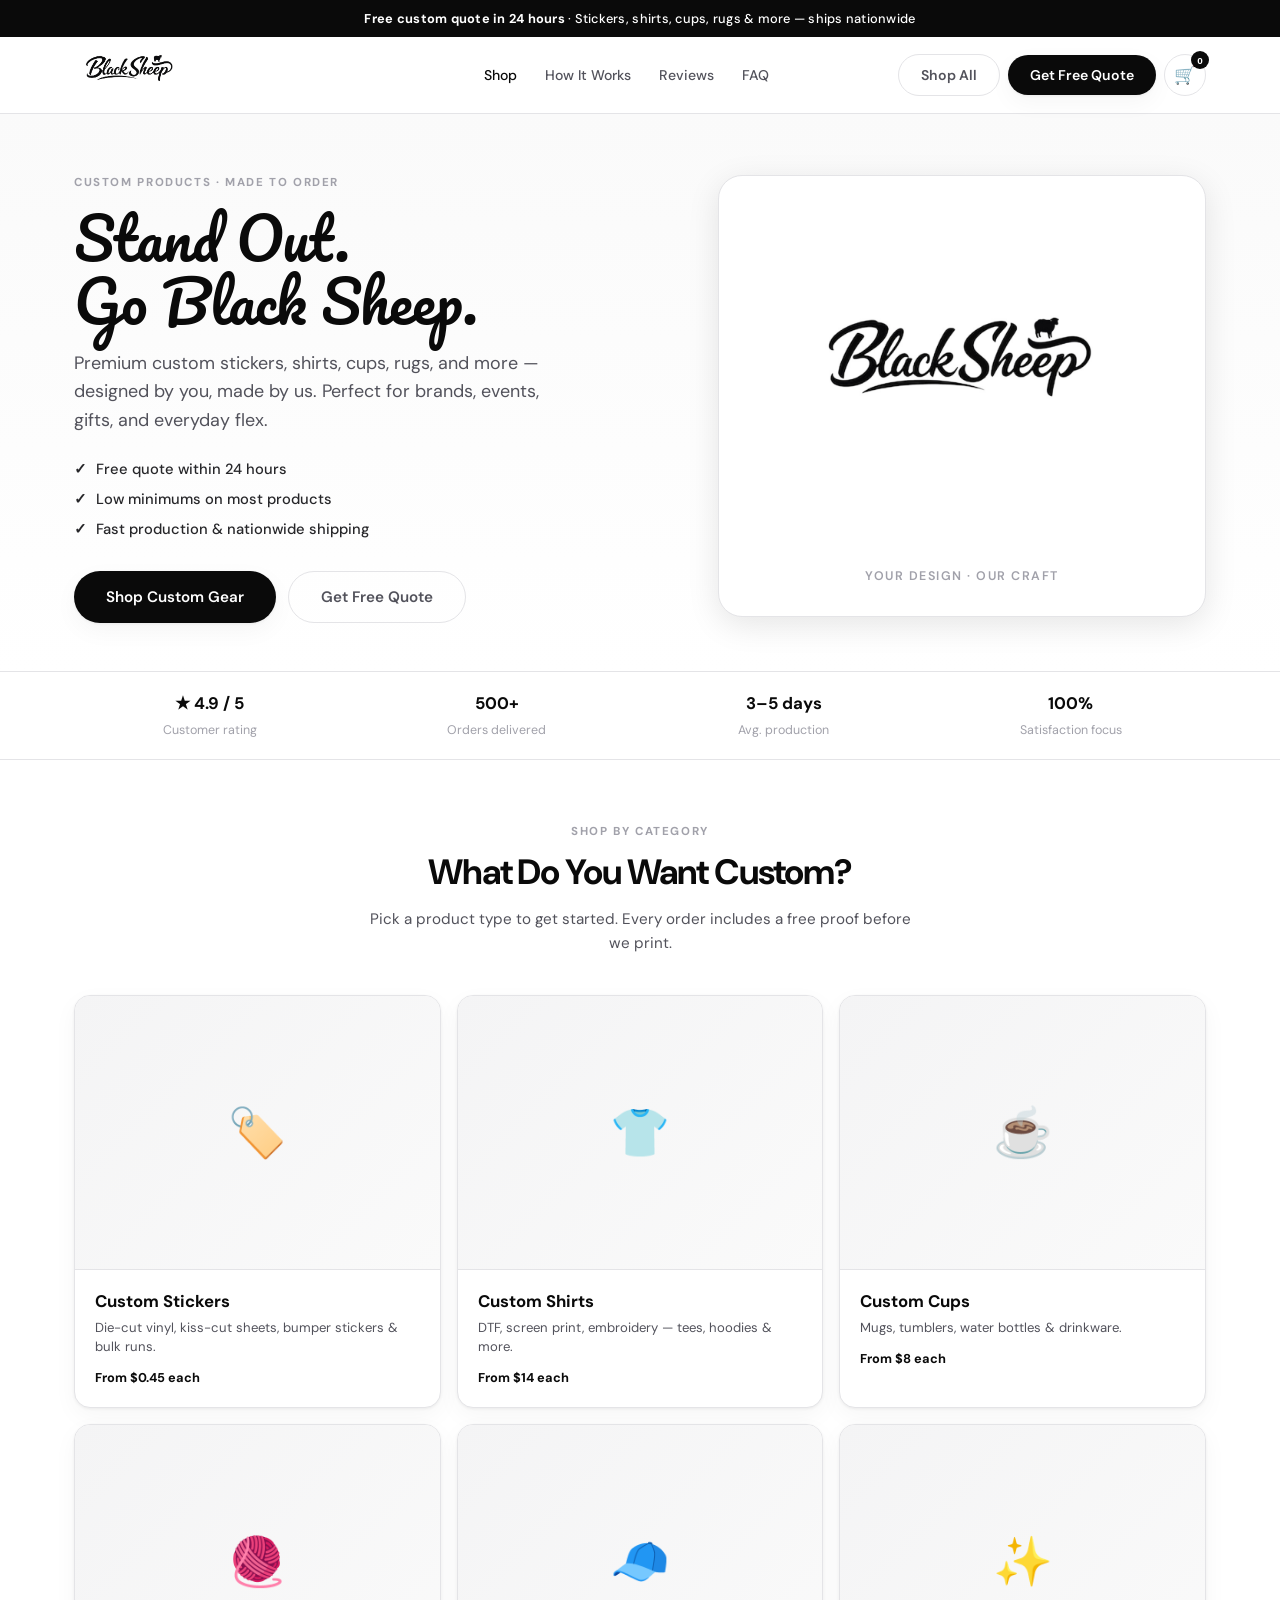
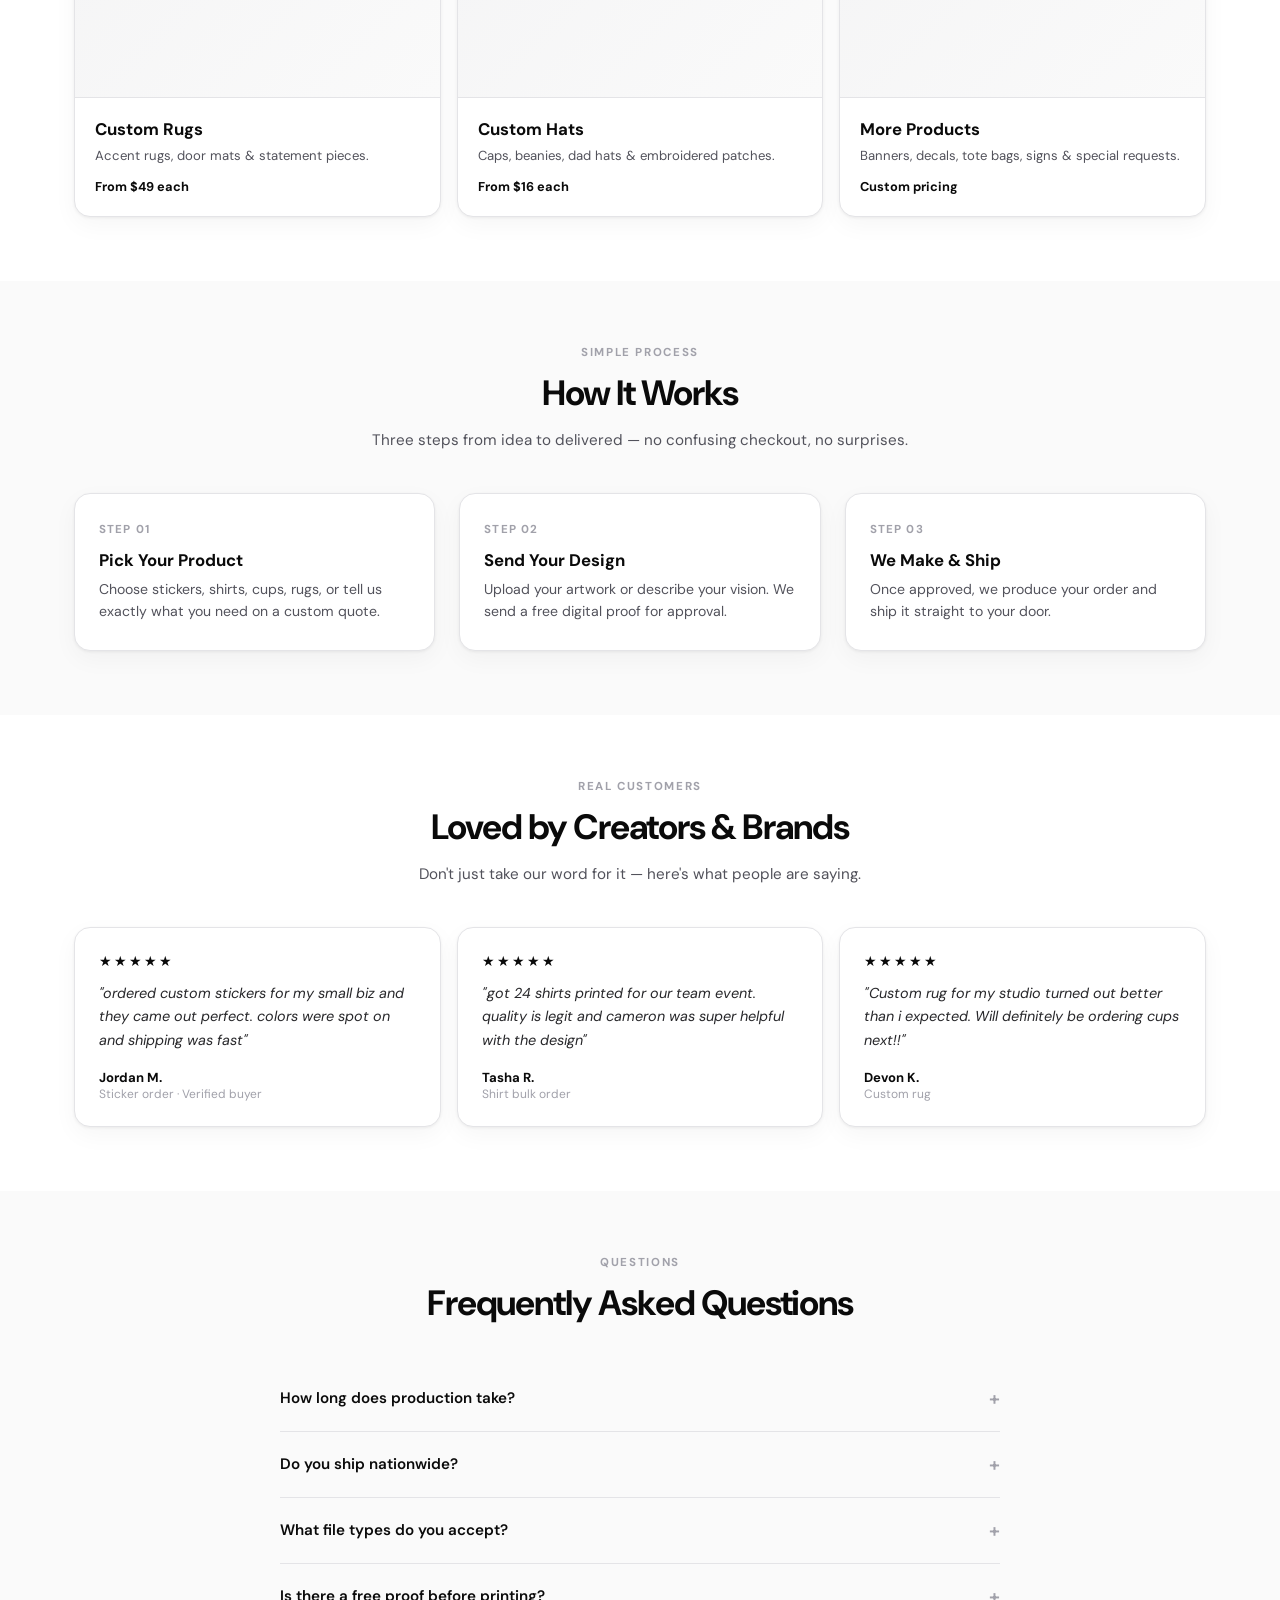
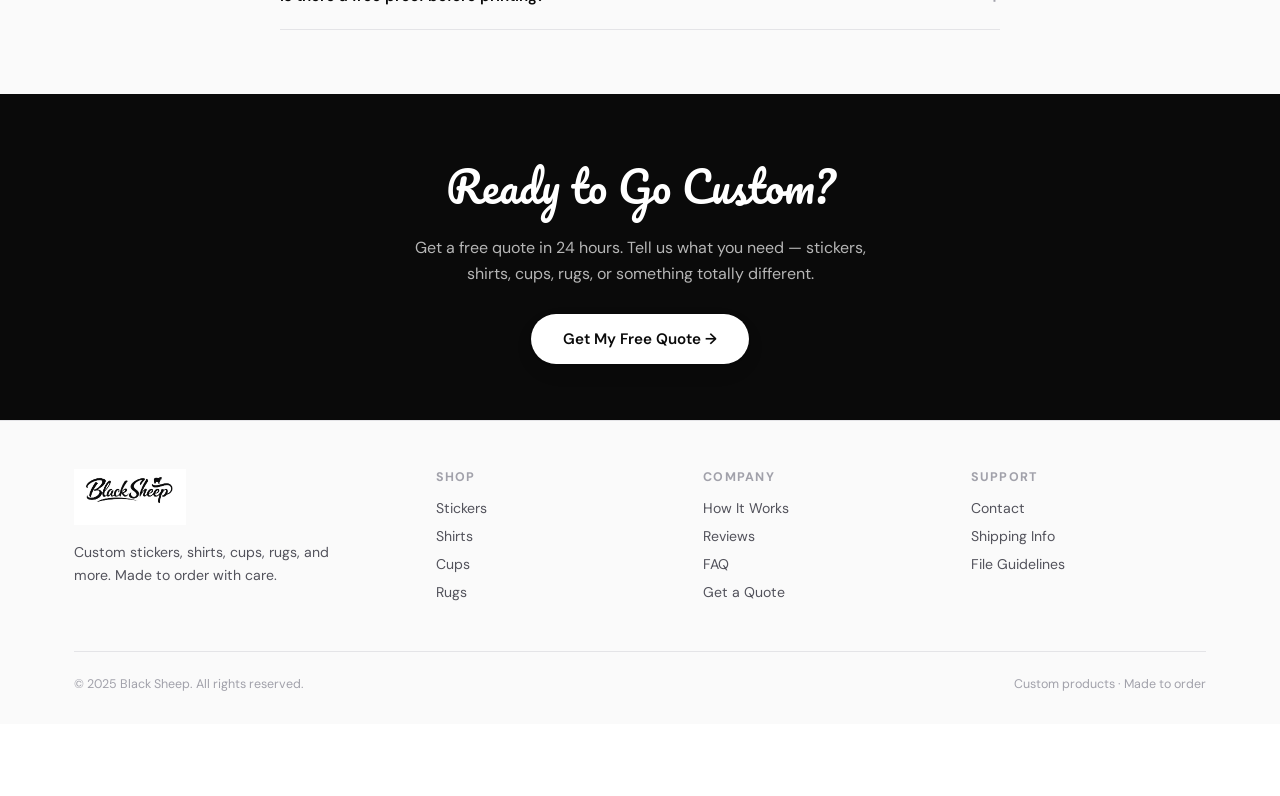
==== commit c75de71a: "Remove minimum order FAQ question" ====
--- a/index.html
+++ b/index.html
@@ -259,10 +259,6 @@
         </div>
         <div class="faq-list">
           <div class="faq-item">
-            <button class="faq-q" type="button" aria-expanded="false">What's the minimum order?<span>+</span></button>
-            <div class="faq-a"><div class="faq-a-inner">Most stickers start at 50 pcs, shirts at 12, and cups at 24. Rugs and specialty items vary — request a free quote and we'll give you exact numbers.</div></div>
-          </div>
-          <div class="faq-item">
             <button class="faq-q" type="button" aria-expanded="false">How long does production take?<span>+</span></button>
             <div class="faq-a"><div class="faq-a-inner">Standard turnaround is 3–5 business days after proof approval. Rush options available on most products — ask when you quote.</div></div>
           </div>
@@ -339,7 +335,6 @@
     "@context": "https://schema.org",
     "@type": "FAQPage",
     "mainEntity": [
-      {"@type":"Question","name":"What's the minimum order?","acceptedAnswer":{"@type":"Answer","text":"Most stickers start at 50 pcs, shirts at 12, and cups at 24. Rugs and specialty items vary."}},
       {"@type":"Question","name":"How long does production take?","acceptedAnswer":{"@type":"Answer","text":"Standard turnaround is 3–5 business days after proof approval."}},
       {"@type":"Question","name":"Do you ship nationwide?","acceptedAnswer":{"@type":"Answer","text":"Yes — we ship anywhere in the US."}},
       {"@type":"Question","name":"What file types do you accept?","acceptedAnswer":{"@type":"Answer","text":"PNG, JPG, PDF, AI, and SVG work best."}},
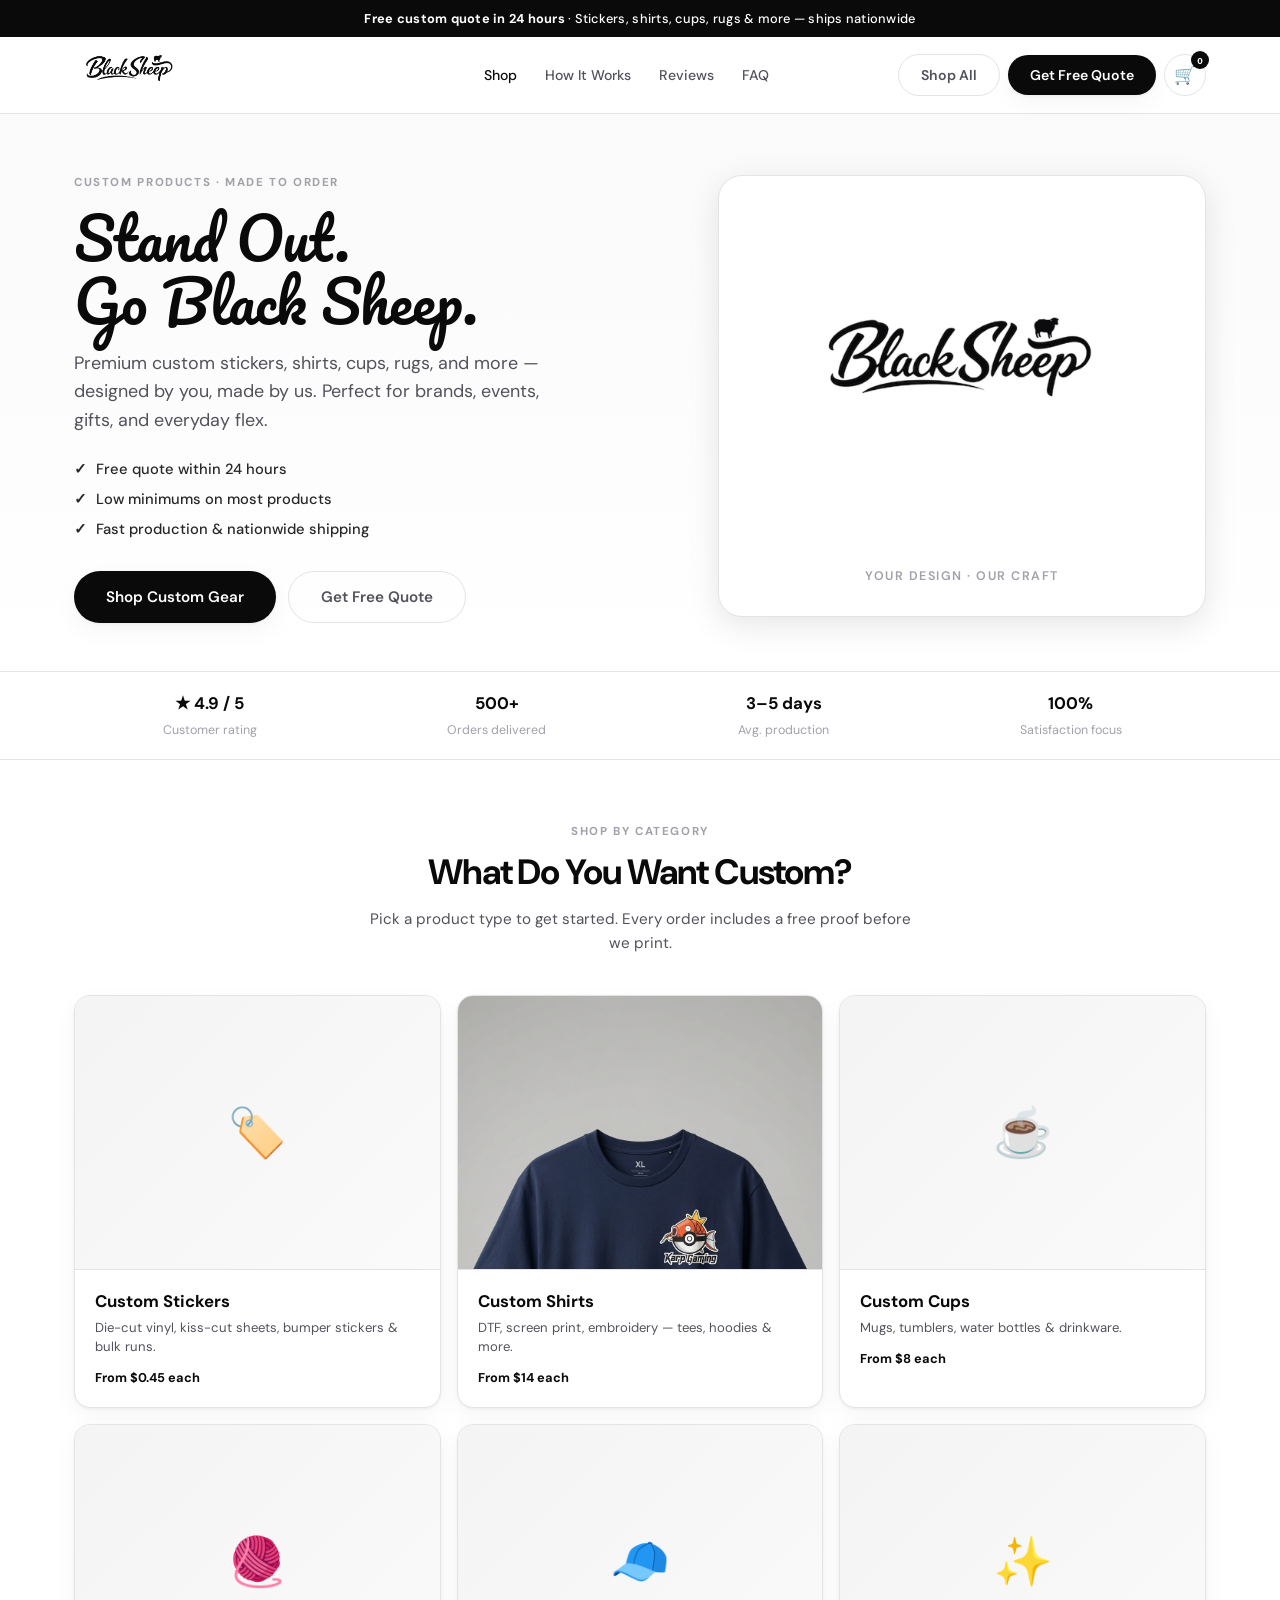
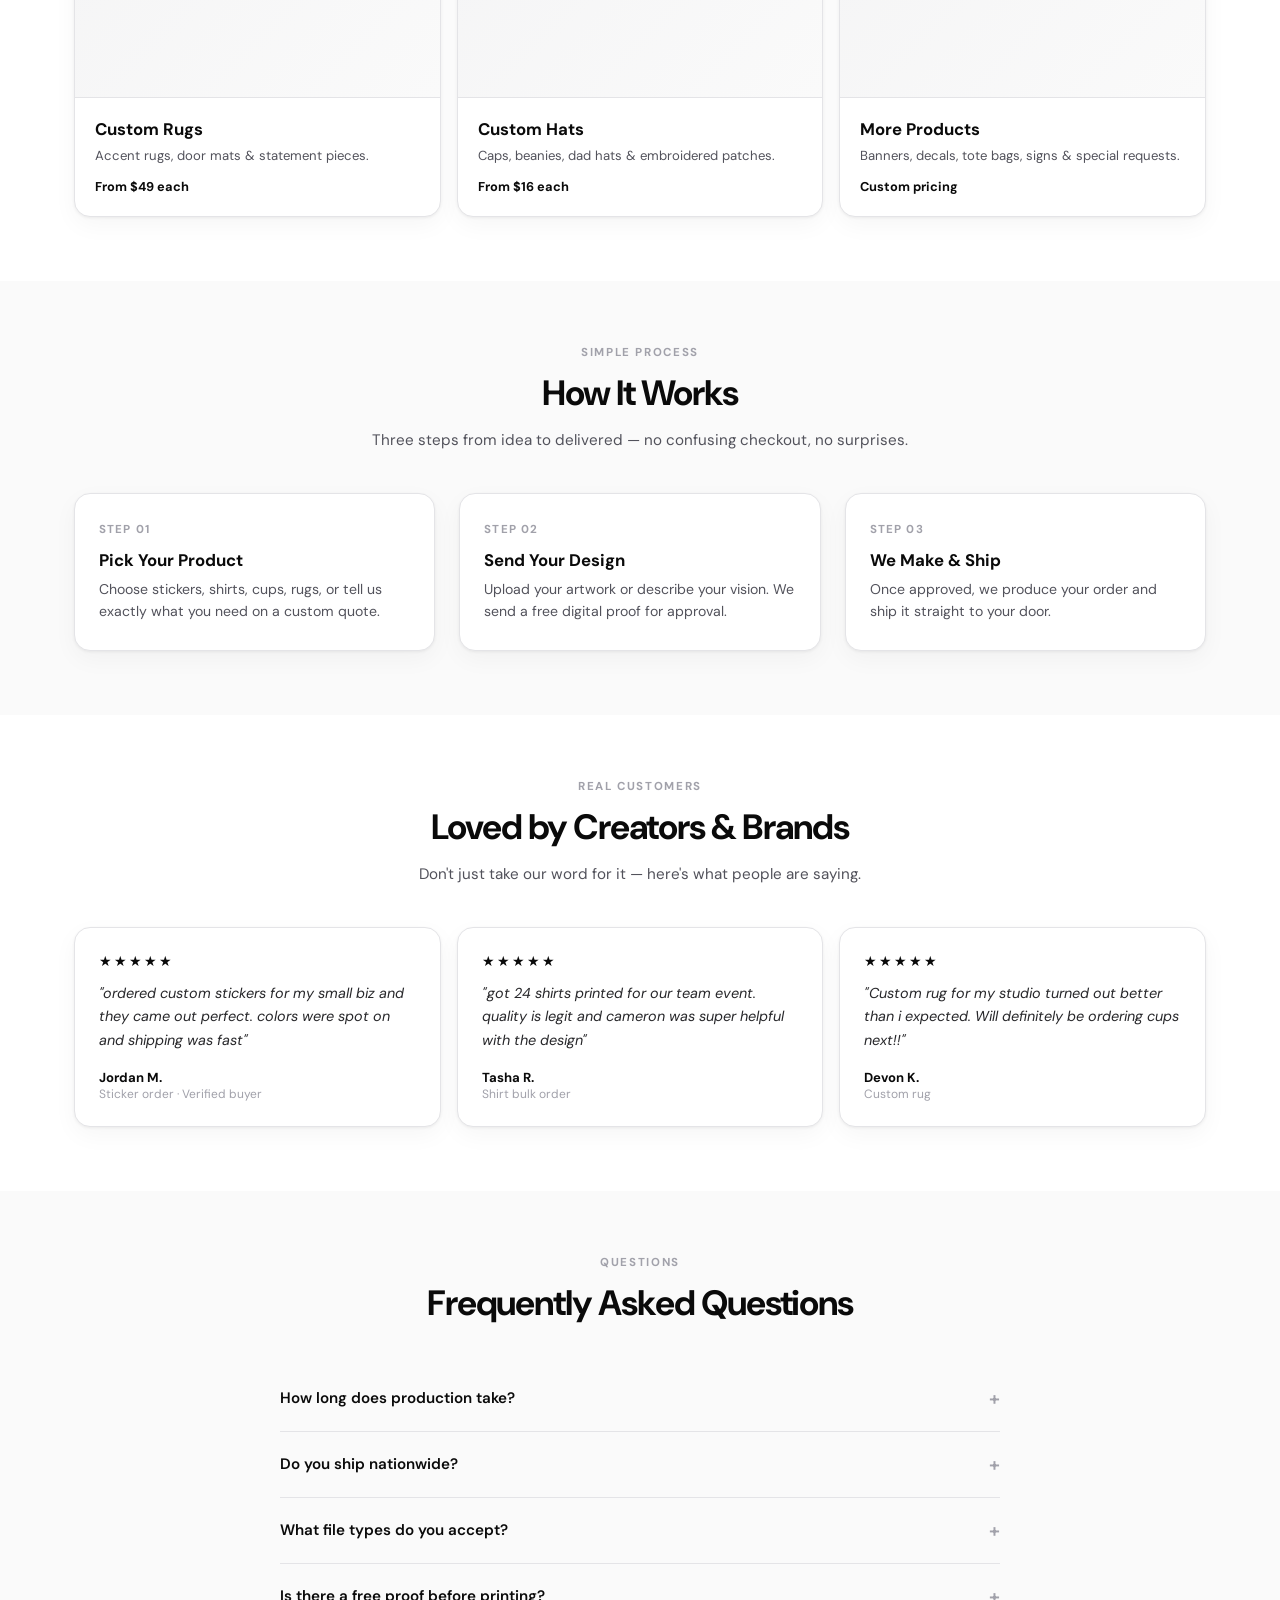
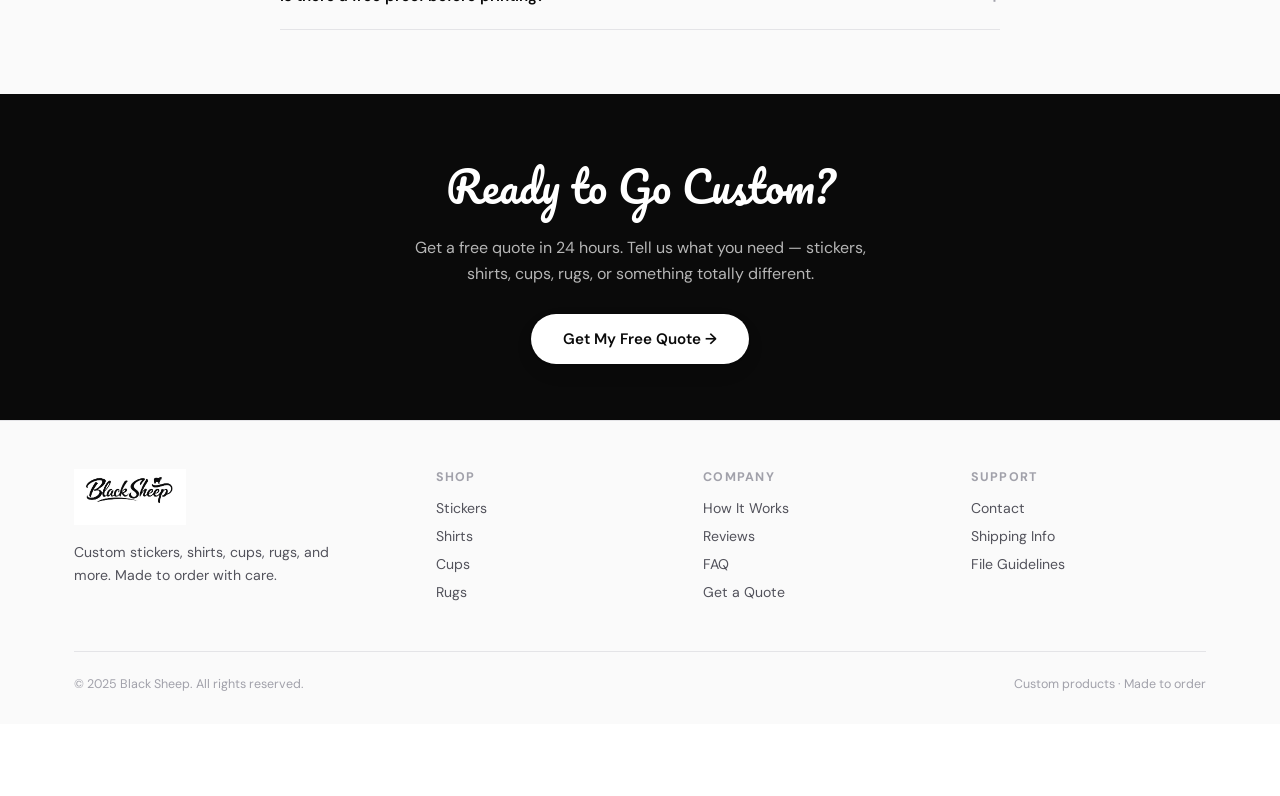
==== commit f3d9c897: "Add real t-shirt product photos from latest downloads" ====
--- a/index.html
+++ b/index.html
@@ -148,7 +148,9 @@
             </div>
           </a>
           <a href="shop.html#shirts" class="category-card">
-            <div class="category-visual" aria-hidden="true">👕</div>
+            <div class="category-visual">
+              <img src="images/shirt-karp-front.jpg" alt="Custom printed t-shirt example" loading="lazy" width="400" height="300" />
+            </div>
             <div class="category-body">
               <h3>Custom Shirts</h3>
               <p>DTF, screen print, embroidery — tees, hoodies &amp; more.</p>
--- a/css/styles.css
+++ b/css/styles.css
@@ -400,6 +400,14 @@
   place-items: center;
   font-size: 3rem;
   border-bottom: 1px solid var(--gray-200);
+  overflow: hidden;
+}
+
+.category-visual img {
+  width: 100%;
+  height: 100%;
+  object-fit: cover;
+  object-position: center;
 }
 
 .category-body {
@@ -722,6 +730,14 @@
   place-items: center;
   font-size: 2.8rem;
   border-bottom: 1px solid var(--gray-200);
+  overflow: hidden;
+}
+
+.product-img img {
+  width: 100%;
+  height: 100%;
+  object-fit: cover;
+  object-position: center;
 }
 
 .product-info {
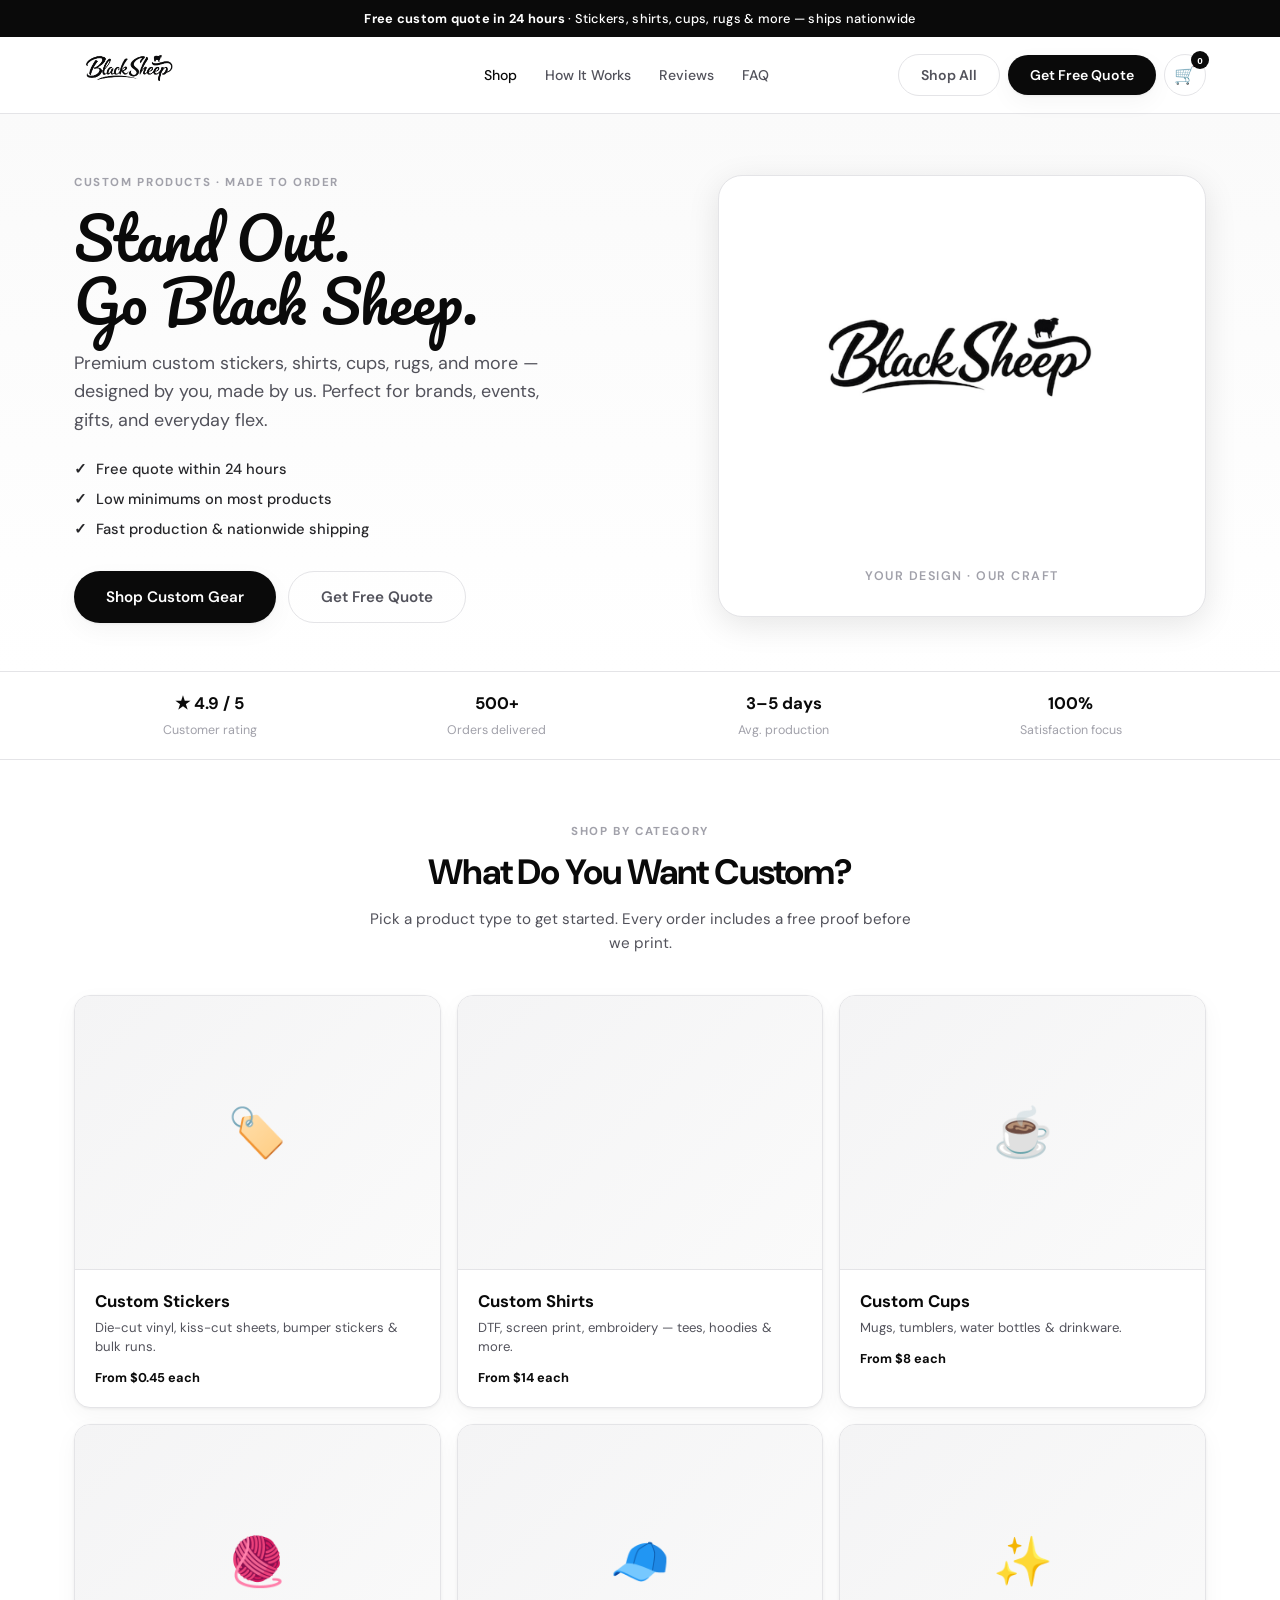
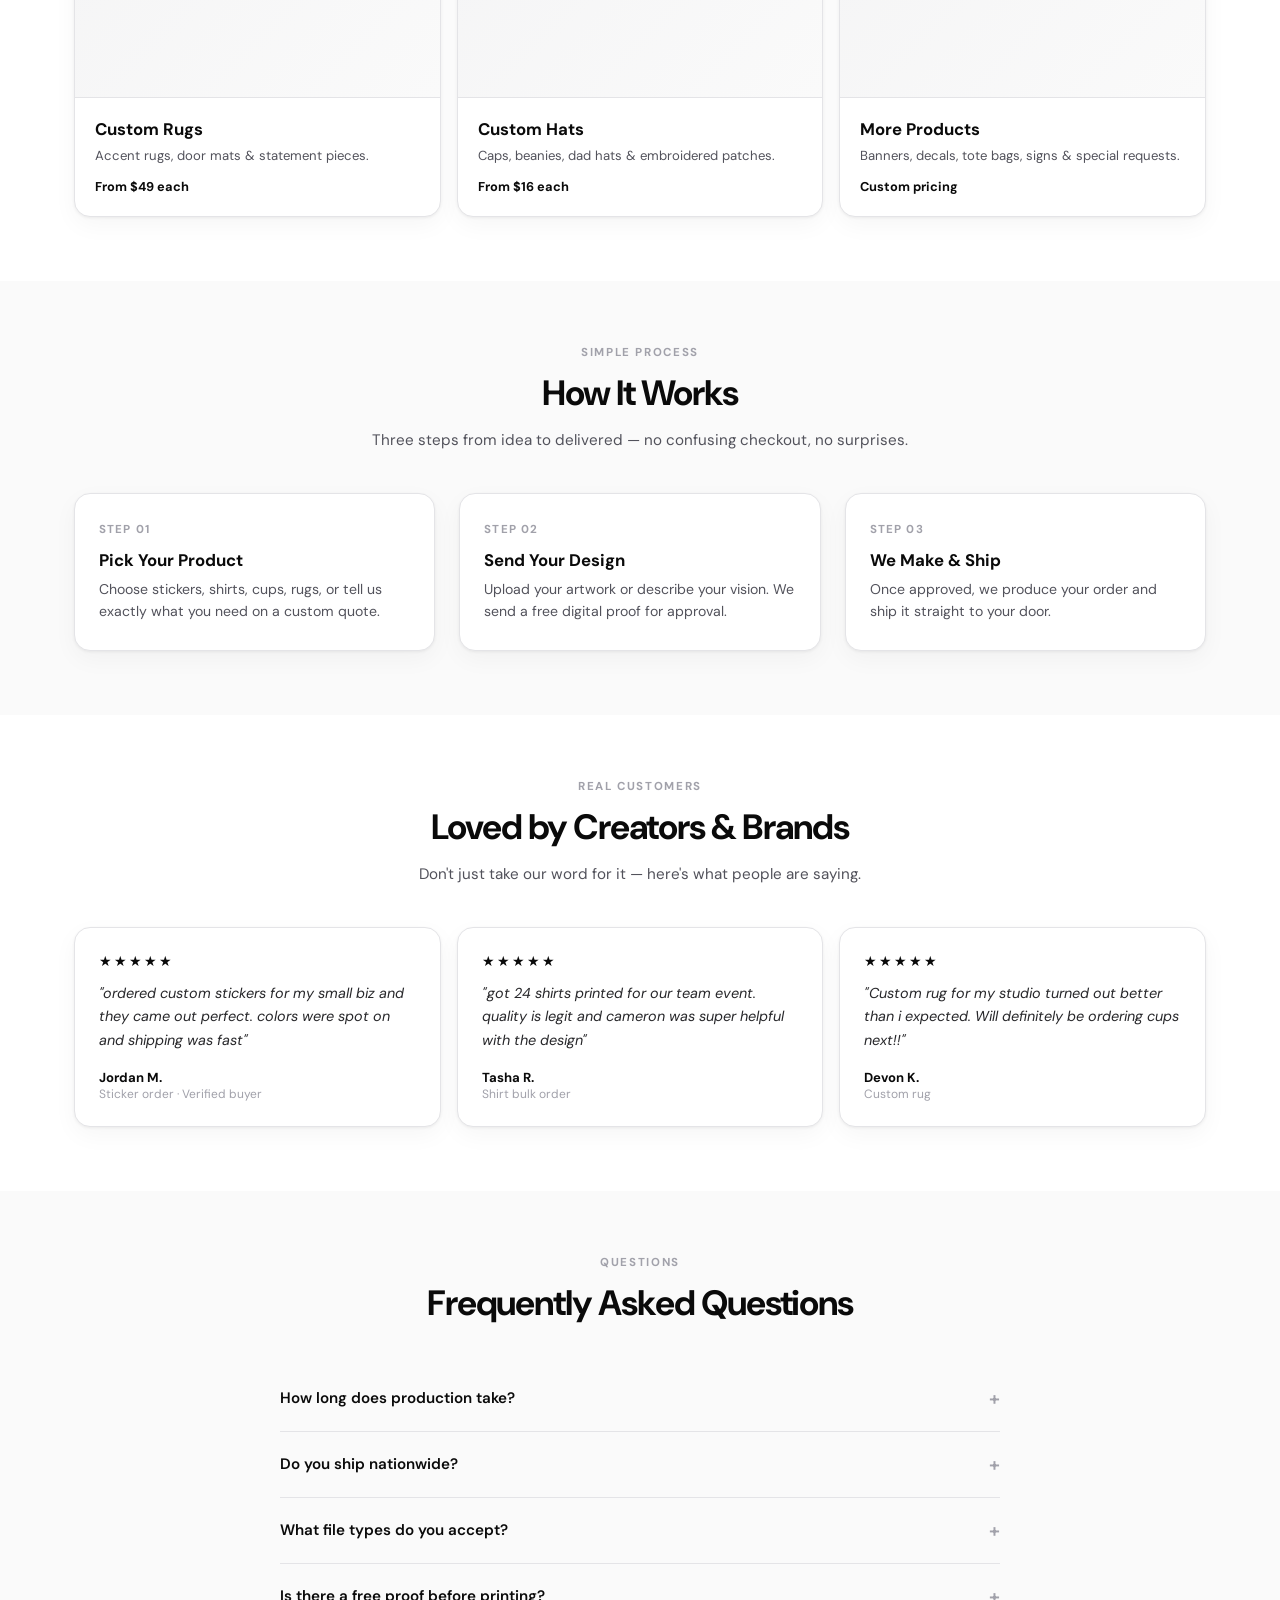
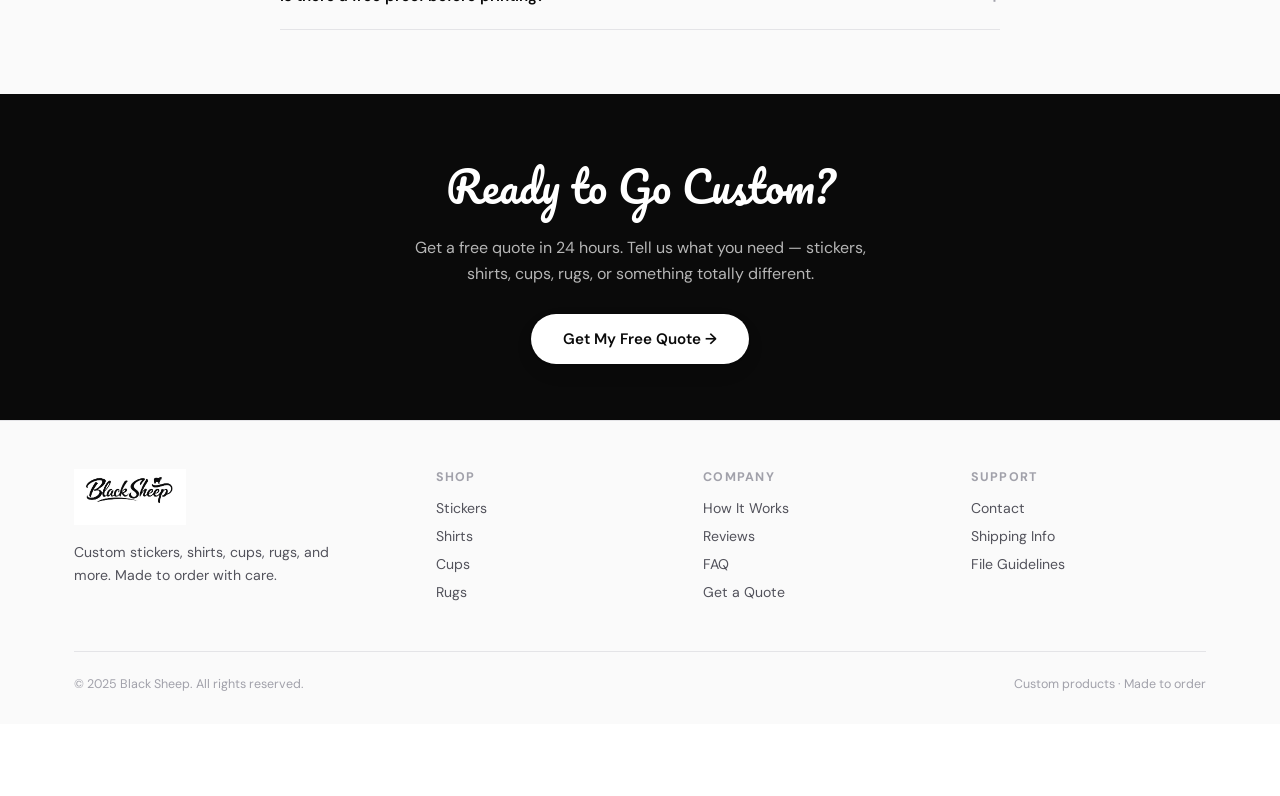
==== commit 45cad95b: "Replace t-shirt product images with 3 latest MP4 videos" ====
--- a/index.html
+++ b/index.html
@@ -149,7 +149,7 @@
           </a>
           <a href="shop.html#shirts" class="category-card">
             <div class="category-visual">
-              <img src="images/shirt-karp-front.jpg" alt="Custom printed t-shirt example" loading="lazy" width="400" height="300" />
+              <video src="videos/shirt-1.mp4" autoplay muted loop playsinline aria-label="Custom printed t-shirt example"></video>
             </div>
             <div class="category-body">
               <h3>Custom Shirts</h3>
--- a/css/styles.css
+++ b/css/styles.css
@@ -733,7 +733,9 @@
   overflow: hidden;
 }
 
-.product-img img {
+.product-img img,
+.product-img video,
+.category-visual video {
   width: 100%;
   height: 100%;
   object-fit: cover;
